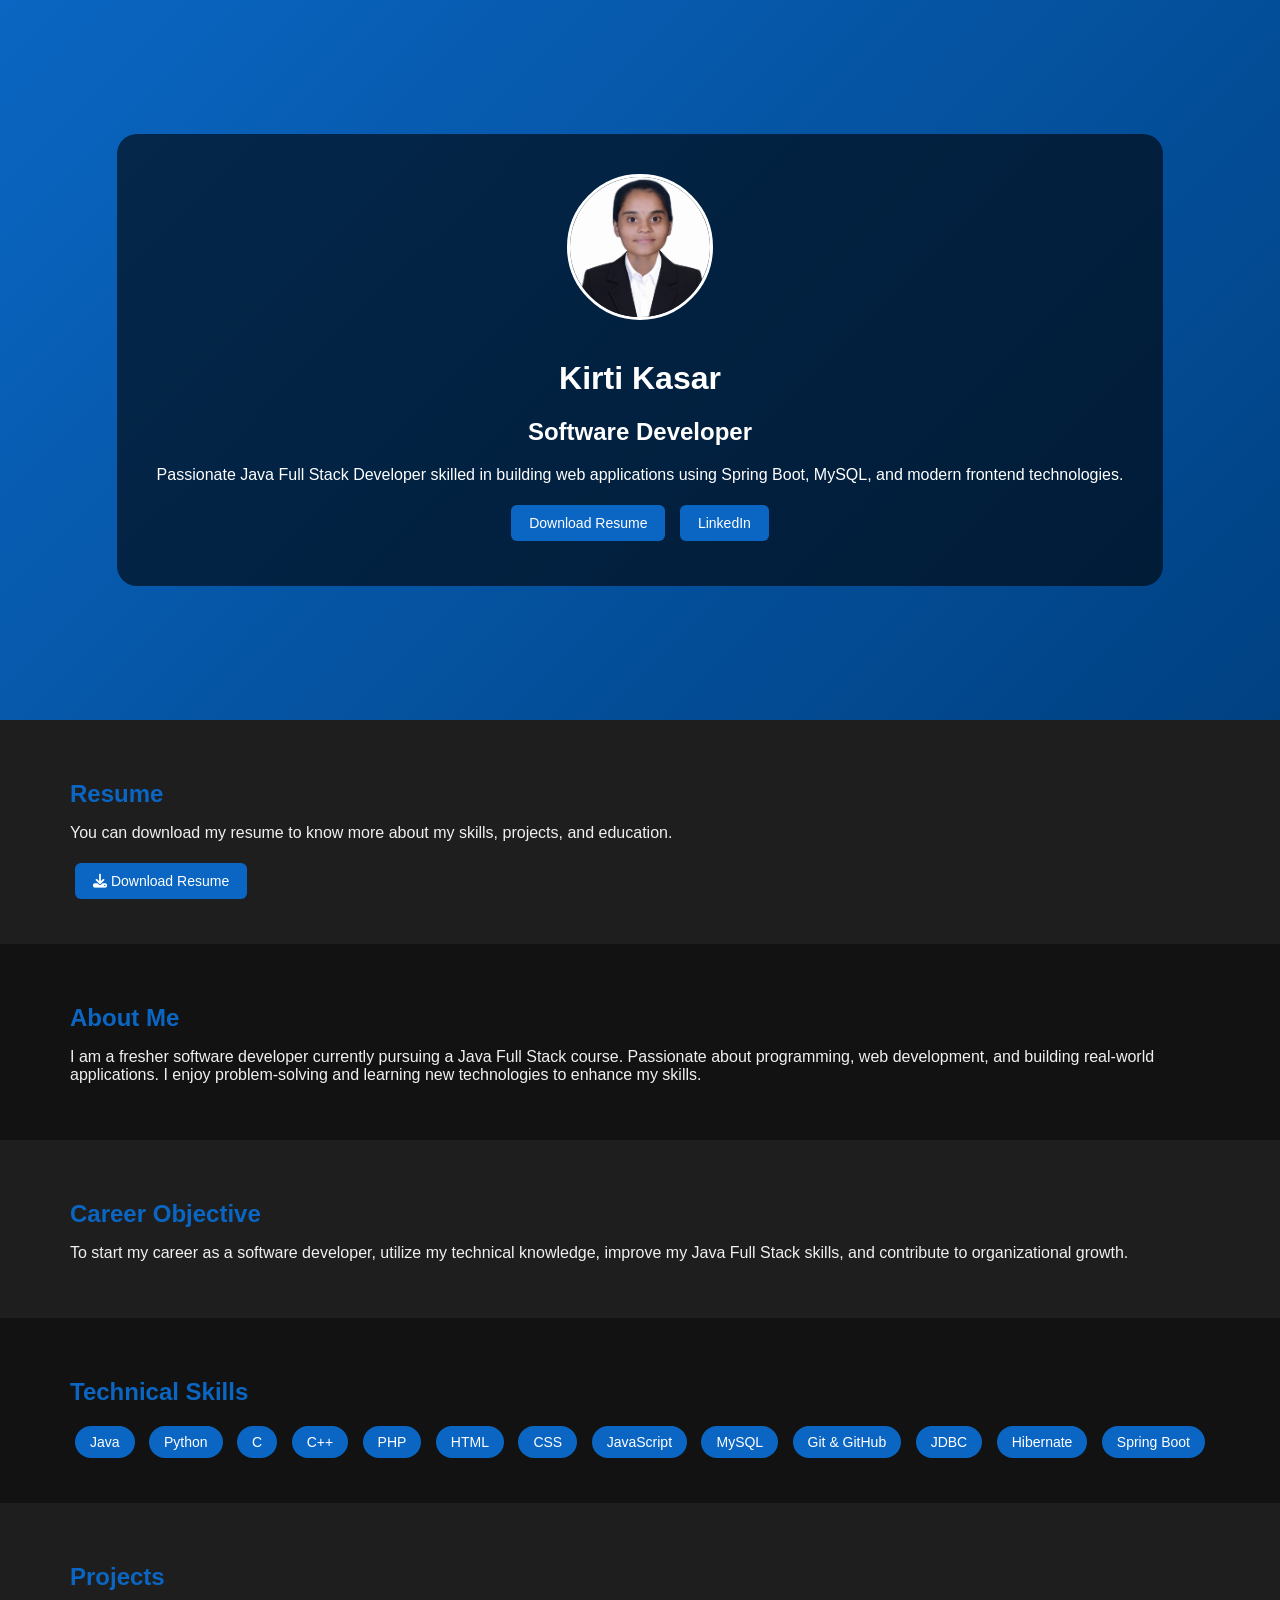
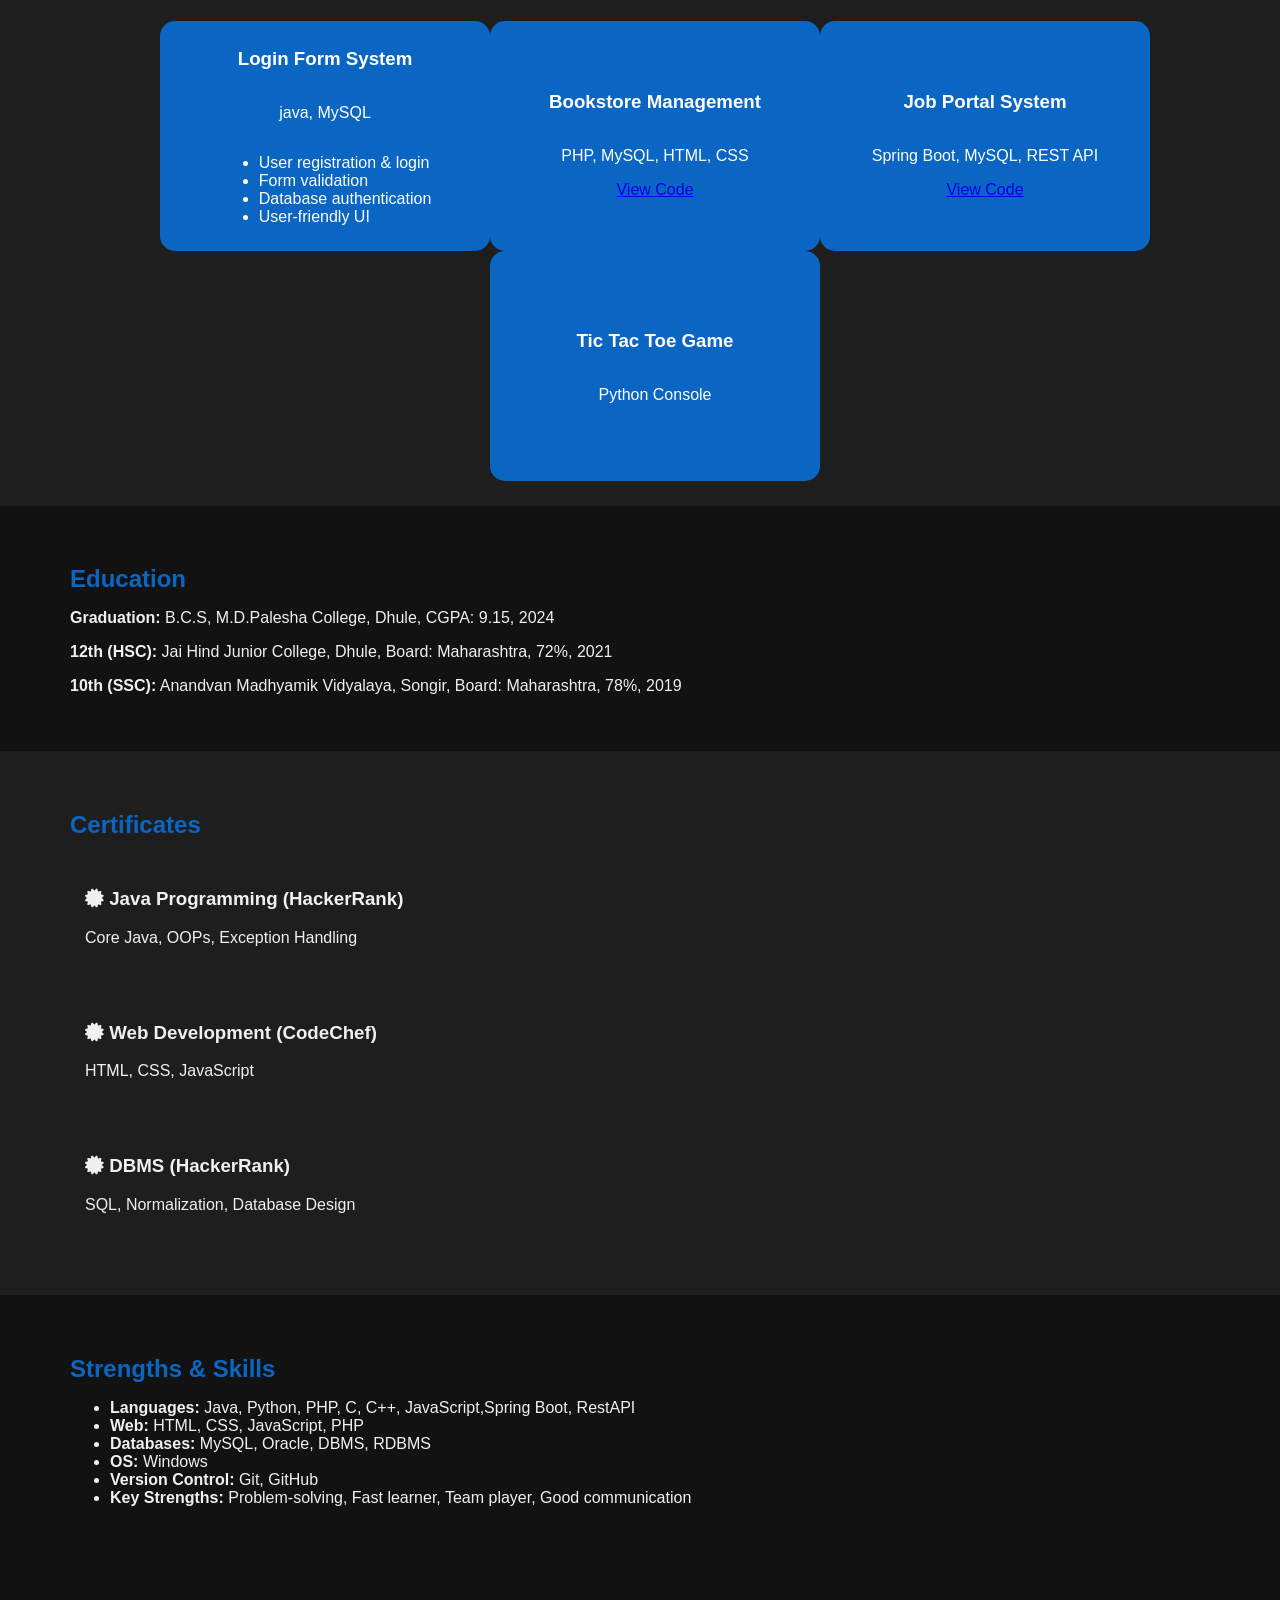
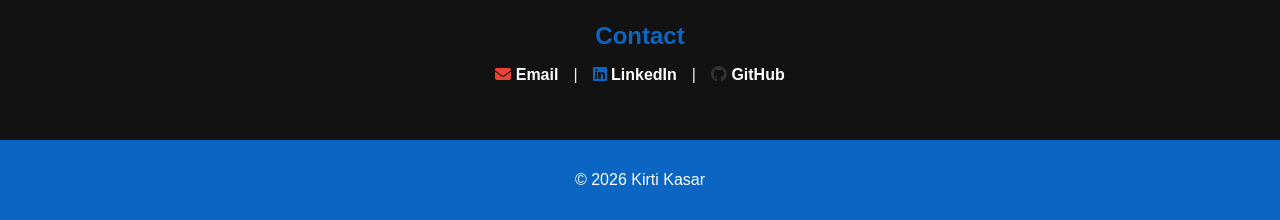
==== index.html @ d061bc16 "Fixed index file name" ====
<!DOCTYPE html>
<html lang="en">
<head>

    <meta name="viewport" content="width=device-width, initial-scale=1.0">
    <title>Kirti Kasar | Software Developer Portfolio</title>
    <link rel="stylesheet" href="style.css">
    <link rel="stylesheet" href="https://cdnjs.cloudflare.com/ajax/libs/font-awesome/6.4.0/css/all.min.css">
</head>
<body>

<!-- HERO SECTION -->
<header class="hero">
    <div class="card-3d">
        <img src="ChatGPT Image May 4, 2026, 05_03_59 PM.png" alt="Kirti Kasar" class="profile-img">
        <h1>Kirti Kasar</h1>
        <h2>Software Developer</h2>

        <p>
            Passionate Java Full Stack Developer skilled in building web applications 
            using Spring Boot, MySQL, and modern frontend technologies.
        </p>

        <!-- Buttons -->
        <div class="hero-buttons">
            <a href="KirtiResume (2).pdf" class="btn" target="_blank">Download Resume</a>
            <a href="https://www.linkedin.com/in/kirti-kasar-bb7525291?utm_source=share_via&utm_content=profile&utm_medium=member_android" class="btn linkedin" target="_blank">LinkedIn</a>
        </div>
    </div>
</header>
<section class="section light">
    <h2>Resume</h2>
    <p>You can download my resume to know more about my skills, projects, and education.</p>

    <a href="kirtiResume-compressed (1).pdf (3) (2)" class="btn" target="_blank">
        <i class="fas fa-download"></i> Download Resume
    </a>
</section>

<!-- ABOUT ME -->
<section class="section">
    <h2>About Me</h2>
    <p>
        I am a fresher software developer currently pursuing a Java Full Stack course.
        Passionate about programming, web development, and building real-world applications.
        I enjoy problem-solving and learning new technologies to enhance my skills.
    </p>
</section>

<!-- CAREER OBJECTIVE -->
<section class="section light">
    <h2>Career Objective</h2>
    <p>
        To start my career as a software developer, utilize my technical knowledge,
        improve my Java Full Stack skills, and contribute to organizational growth.
    </p>
</section>

<!-- TECHNICAL SKILLS -->
<section class="section">
    <h2>Technical Skills</h2>
    <div class="skills">
        <span>Java</span>
        <span>Python</span>
        <span>C</span>
        <span>C++</span>
        <span>PHP</span>
        <span>HTML</span>
        <span>CSS</span>
        <span>JavaScript</span>
        <span>MySQL</span>
        <span>Git & GitHub</span>
        <span>JDBC</span>
        <span>Hibernate</span>
        <span>Spring Boot</span>
    </div>
</section>

<!-- PROJECTS (3D FLIP CARDS) -->
<section class="section light">
    <h2>Projects</h2>
    <div class="project-3d-container">
        <!-- Project 1 -->
        <div class="flip-card">
            <div class="flip-card-inner">
                <div class="flip-card-front">
                    <h3>Login Form System</h3>
                    <p>java, MySQL</p>
                      
                    <ul>
                        <li>User registration & login</li>
                        <li>Form validation</li>
                        <li>Database authentication</li>
                        <li>User-friendly UI</li>
                    </ul>
                </div>
            </div>
        </div>

        <!-- Project 2 -->
        <div class="flip-card">
            <div class="flip-card-inner">
                <div class="flip-card-front">
                    <h3>Bookstore Management</h3>
                    <p>PHP, MySQL, HTML, CSS</p>
                    <a href="https://github.com/kasarkirti14-blip/Bookstore_Management_System" target="_blank">View Code</a>
                </div>
                <div class="flip-card-back">
                    <ul>
                        <li>Manage books & customers</li>
                        <li>CRUD operations</li>
                        <li>Database-driven</li>
                    </ul>
                </div>
            </div>
        </div>
        <div class="flip-card">
    <div class="flip-card-inner">
        <div class="flip-card-front">
            <h3>Job Portal System</h3>
            <p>Spring Boot, MySQL, REST API</p>
            <a href="https://github.com/kasarkirti14-blip/JobPortal-SpringBoot" target="_blank">View Code</a>
        </div>
        <div class="flip-card-back">
            <ul>
                <li>User registration & login</li>
                <li>Job posting & application</li>
                <li>CRUD operations (jobs & users)</li>
                <li>REST API integration</li>
            </ul>
        </div>
    </div>
</div>
        <!-- Project 3 -->
        <div class="flip-card">
            <div class="flip-card-inner">
                <div class="flip-card-front">
                    <h3>Tic Tac Toe Game</h3>
                    <p>Python Console</p>
                </div>
                <div class="flip-card-back">
                    <ul>
                        <li>Text-based game</li>
                        <li>Loops, conditions & lists</li>
                        <li>Winner & draw logic</li>
                    </ul>
                </div>
            </div>
        </div>
    </div>
</section>

<!-- EDUCATION -->
<section class="section">
    <h2>Education</h2>
    <div class="education">
        <p><strong>Graduation:</strong> B.C.S, M.D.Palesha College, Dhule, CGPA: 9.15, 2024</p>
        <p><strong>12th (HSC):</strong> Jai Hind Junior College, Dhule, Board: Maharashtra, 72%, 2021</p>
        <p><strong>10th (SSC):</strong> Anandvan Madhyamik Vidyalaya, Songir, Board: Maharashtra, 78%, 2019</p>
    </div>
</section>

<!-- CERTIFICATES -->
<section class="section light">
    <h2>Certificates</h2>
    <div class="certificate">
        <h3><i class="fas fa-certificate"></i> Java Programming (HackerRank)</h3>
        <p>Core Java, OOPs, Exception Handling</p>
    </div>
    <div class="certificate">
        <h3><i class="fas fa-certificate"></i> Web Development (CodeChef)</h3>
        <p>HTML, CSS, JavaScript</p>
    </div>
    <div class="certificate">
        <h3><i class="fas fa-certificate"></i> DBMS (HackerRank)</h3>
        <p>SQL, Normalization, Database Design</p>
    </div>
</section>

<!-- STRENGTHS & SKILLS -->
<section class="section">
    <h2>Strengths & Skills</h2>
    <ul>
        <li><strong>Languages:</strong> Java, Python, PHP, C, C++, JavaScript,Spring Boot, RestAPI</li>
        <li><strong>Web:</strong> HTML, CSS, JavaScript, PHP</li>
        <li><strong>Databases:</strong> MySQL, Oracle, DBMS, RDBMS</li>
        <li><strong>OS:</strong> Windows</li>
        <li><strong>Version Control:</strong> Git, GitHub</li>
        <li><strong>Key Strengths:</strong> Problem-solving, Fast learner, Team player, Good communication</li>
    </ul>
</section>

<!-- CONTACT -->
<section class="section contact">
    <h2>Contact</h2>
    <p>
        <a href="mailto:kasarkirti14@gmail.com"><i class="fas fa-envelope" style="color:#EA4335;"></i> Email</a> |
        <a href="https://www.linkedin.com/in/kirti-kasar-bb7525291" target="_blank"><i class="fab fa-linkedin" style="color:#0A66C2;"></i> LinkedIn</a> |
        <a href="https://github.com/kasarkirti14-blip" target="_blank"><i class="fab fa-github" style="color:#333;"></i> GitHub</a>
    </p>
</section>

<footer>
    <p>© 2026 Kirti Kasar</p>
</footer>
</body>
</html>
---- style.css ----
/* RESET */
body {
    margin: 0;
    font-family: 'Segoe UI', sans-serif;
    background-color: #121212;
    color: #f0f0f0;
}

/* HERO */
.hero {
    display: flex;
    justify-content: center;
    align-items: center;
    height: 80vh;
    background: linear-gradient(135deg, #0a66c2, #004182);
    color: white;
}

.card-3d {
    background: rgba(0,0,0,0.6);
    padding: 40px;
    border-radius: 20px;
    text-align: center;
    transition: 0.5s;
}

.card-3d:hover {
    transform: scale(1.05);
}

/* PROFILE IMAGE */
.profile-img {
    width: 140px;
    height: 140px;
    border-radius: 50%;
    margin-bottom: 15px;
    border: 3px solid white;
}

/* BUTTONS */
.hero-buttons {
    margin-top: 15px;
}

.btn {
    display: inline-block;
    margin: 5px;
    padding: 10px 18px;
    background: #0a66c2;
    color: white;
    border-radius: 6px;
    text-decoration: none;
    font-size: 14px;
    transition: 0.3s;
}

.btn:hover {
    background: #004182;
}

.linkedin {
    background: #0A66C2;
}

/* SECTIONS */
.section {
    padding: 40px 70px;
}

.section.light {
    background-color: #1e1e1e;
}

.section h2 {
    color: #0a66c2;
    margin-bottom: 15px;
}

/* SKILLS */
.skills span {
    display: inline-block;
    background: #0a66c2;
    color: white;
    padding: 8px 15px;
    margin: 5px;
    border-radius: 20px;
    font-size: 14px;
}

/* PROJECT CARDS */
.project-3d-container {
    display: flex;
    flex-wrap: wrap;
    justify-content: center;
}

.flip-card {
    width: 300px;
    height: 200px;
    margin: 15px;
    perspective: 1000px;
}

.flip-card-inner {
    width: 100%;
    height: 100%;
    position: relative;
    transform-style: preserve-3d;
    transition: 0.8s;
}

.flip-card:hover .flip-card-inner {
    transform: rotateY(180deg);
}

.flip-card-front,
.flip-card-back {
    position: absolute;
    width: 100%;
    height: 100%;
    border-radius: 15px;
    display: flex;
    flex-direction: column;
    justify-content: center;
    align-items: center;
    backface-visibility: hidden;
    padding: 15px;
}

.flip-card-front {
    background: #0a66c2;
    color: white;
}

.flip-card-back {
    background: #1e1e1e;
    transform: rotateY(180deg);
}

/* CERTIFICATE */
.certificate {
    background-color: #1e1e1e;
    margin: 10px 0;
    padding: 15px;
    border-radius: 10px;
}

/* CONTACT SECTION (FIXED CENTER) */
.contact {
    text-align: center;
}

.contact p {
    display: flex;
    justify-content: center;
    align-items: center;
    flex-wrap: wrap;
    gap: 15px;
}

.contact a {
    text-decoration: none;
    font-weight: bold;
    color: white;
}

/* FOOTER */
footer {
    text-align: center;
    padding: 15px;
    background-color: #0a66c2;
    color: white;
}

/* ================= RESPONSIVE ================= */

/* Tablet */
@media (max-width: 1024px) {
    .section {
        padding: 30px 40px;
    }

    .hero {
        height: auto;
        padding: 40px 20px;
    }
}

/* Mobile */
@media (max-width: 768px) {

    .hero {
        flex-direction: column;
        height: auto;
        padding: 30px 15px;
    }

    .card-3d {
        width: 90%;
        padding: 20px;
    }

    .profile-img {
        width: 100px;
        height: 100px;
    }

    .section {
        padding: 25px 15px;
    }

    .skills span {
        font-size: 12px;
        padding: 6px 10px;
    }

    .project-3d-container {
        flex-direction: column;
        align-items: center;
    }

    .flip-card {
        width: 90%;
        height: 180px;
    }

    .contact p {
        flex-direction: column;
    }
}

/* Small Mobile */
@media (max-width: 480px) {
    h1 { font-size: 22px; }
    h2 { font-size: 18px; }
    p { font-size: 14px; }
}
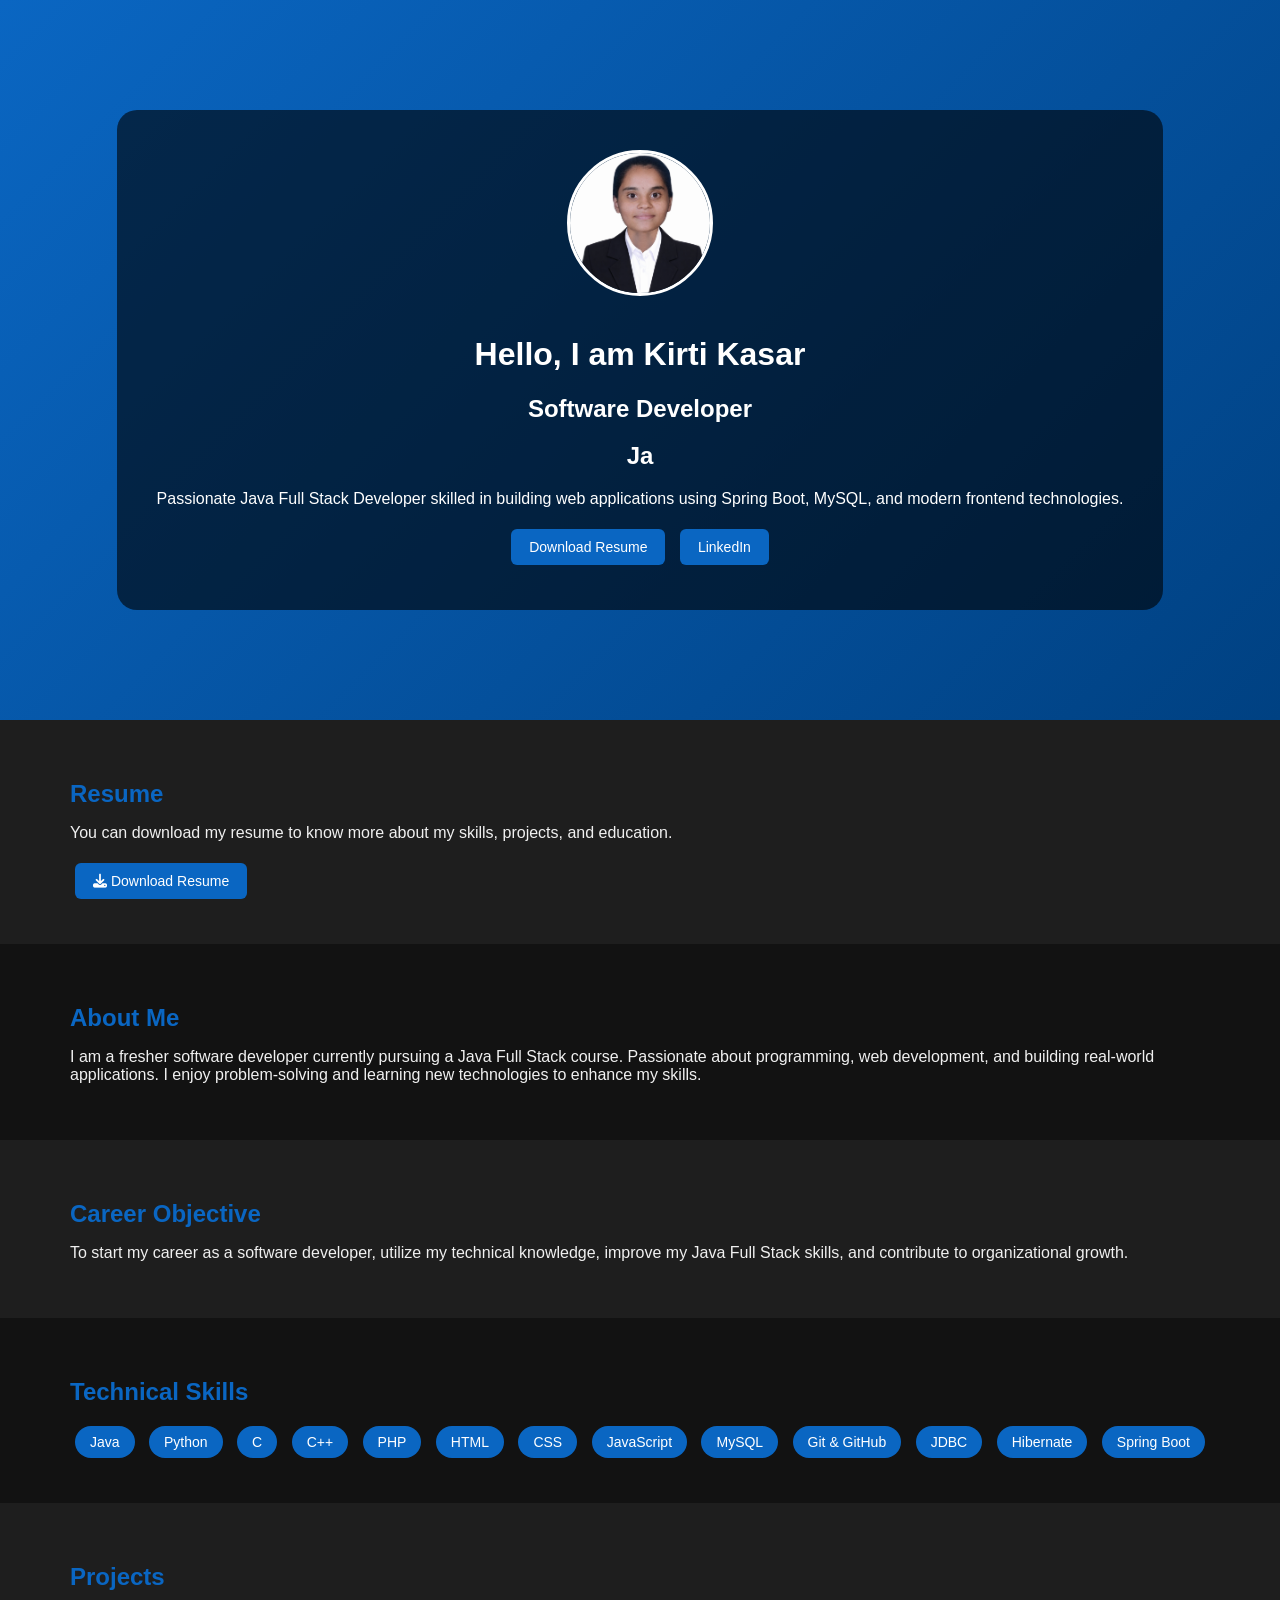
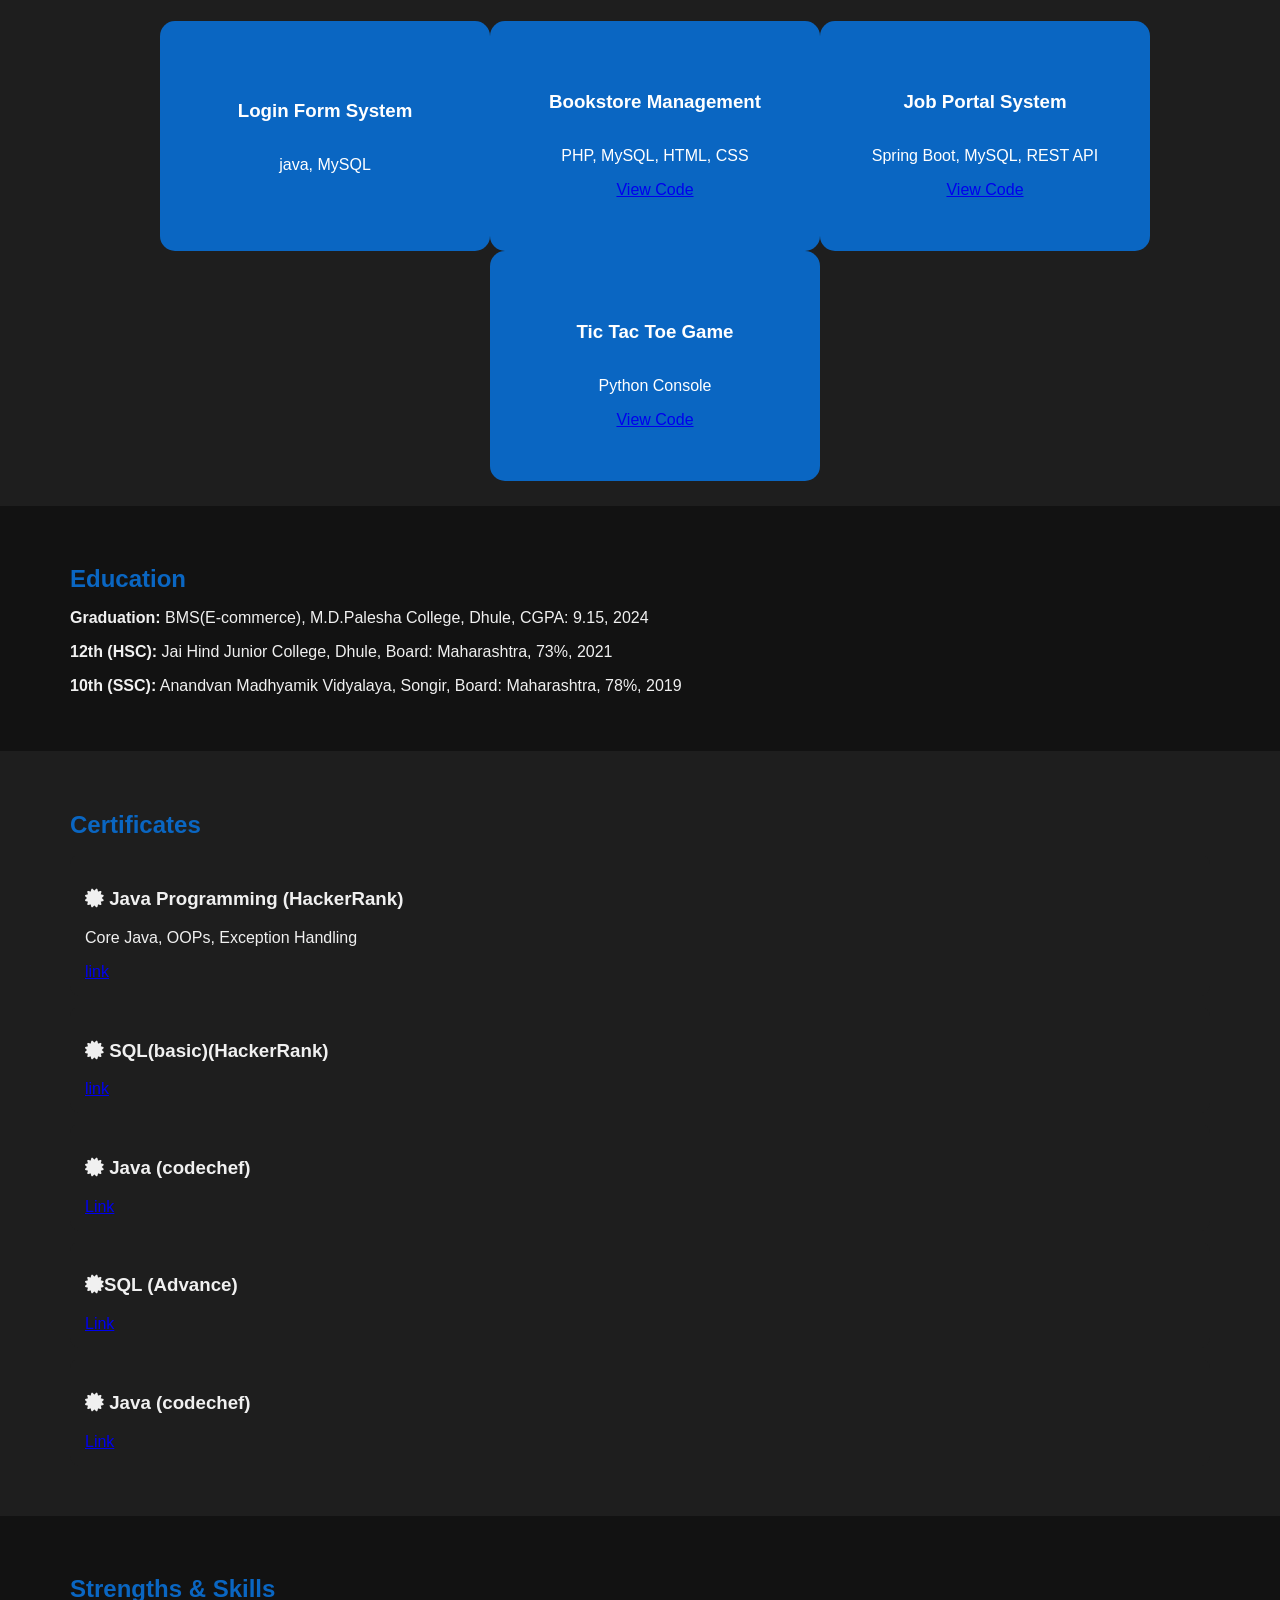
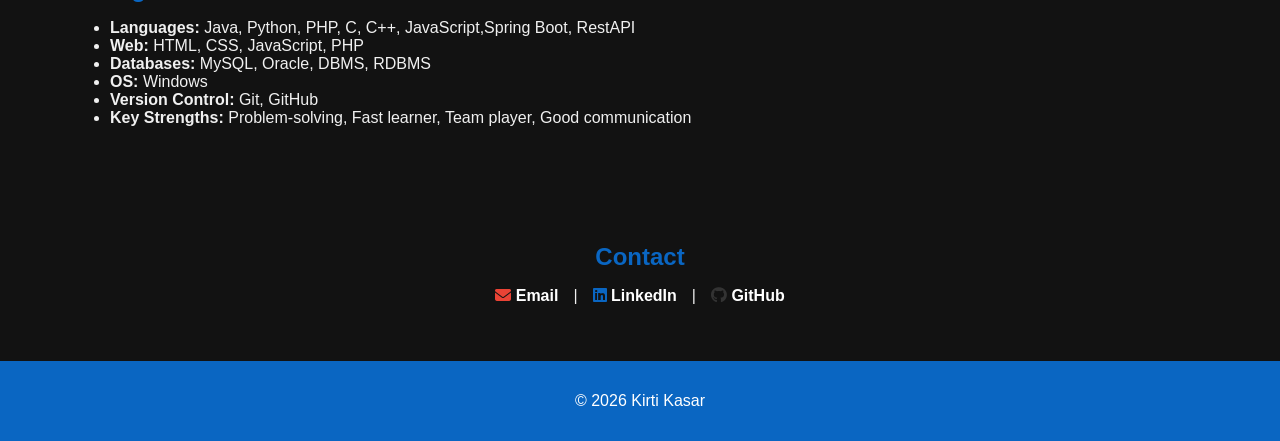
==== commit 3964dc05: "Updated portfolio design and added animation" ====
--- a/index.html
+++ b/index.html
@@ -14,8 +14,9 @@
 <header class="hero">
     <div class="card-3d">
         <img src="ChatGPT Image May 4, 2026, 05_03_59 PM.png" alt="Kirti Kasar" class="profile-img">
-        <h1>Kirti Kasar</h1>
+        <h1>Hello, I am Kirti Kasar</h1>
         <h2>Software Developer</h2>
+        <h2><span id="typing-text"></span></h2>
 
         <p>
             Passionate Java Full Stack Developer skilled in building web applications 
@@ -33,7 +34,7 @@
     <h2>Resume</h2>
     <p>You can download my resume to know more about my skills, projects, and education.</p>
 
-    <a href="kirtiResume-compressed (1).pdf (3) (2)" class="btn" target="_blank">
+    <a href="KirtiResume (2).pdf" class="btn" target="_blank">
         <i class="fas fa-download"></i> Download Resume
     </a>
 </section>
@@ -87,7 +88,8 @@
                 <div class="flip-card-front">
                     <h3>Login Form System</h3>
                     <p>java, MySQL</p>
-                      
+                </div>
+                <div class="flip-card-back">
                     <ul>
                         <li>User registration & login</li>
                         <li>Form validation</li>
@@ -138,6 +140,7 @@
                 <div class="flip-card-front">
                     <h3>Tic Tac Toe Game</h3>
                     <p>Python Console</p>
+                       <a href="https://github.com/kasarkirti14-blip/tic_tac.txt" target="_blank">View Code</a>
                 </div>
                 <div class="flip-card-back">
                     <ul>
@@ -155,8 +158,8 @@
 <section class="section">
     <h2>Education</h2>
     <div class="education">
-        <p><strong>Graduation:</strong> B.C.S, M.D.Palesha College, Dhule, CGPA: 9.15, 2024</p>
-        <p><strong>12th (HSC):</strong> Jai Hind Junior College, Dhule, Board: Maharashtra, 72%, 2021</p>
+        <p><strong>Graduation:</strong> BMS(E-commerce), M.D.Palesha College, Dhule, CGPA: 9.15, 2024</p>
+        <p><strong>12th (HSC):</strong> Jai Hind Junior College, Dhule, Board: Maharashtra, 73%, 2021</p>
         <p><strong>10th (SSC):</strong> Anandvan Madhyamik Vidyalaya, Songir, Board: Maharashtra, 78%, 2019</p>
     </div>
 </section>
@@ -167,14 +170,24 @@
     <div class="certificate">
         <h3><i class="fas fa-certificate"></i> Java Programming (HackerRank)</h3>
         <p>Core Java, OOPs, Exception Handling</p>
+         <a href="https://drive.google.com/file/d/1Brq22ckTUF6-JETzvDGUYus8XAyxvPjA/view?usp=drivesdk" target="_blank">link</a>
+        
     </div>
     <div class="certificate">
-        <h3><i class="fas fa-certificate"></i> Web Development (CodeChef)</h3>
-        <p>HTML, CSS, JavaScript</p>
+        <h3><i class="fas fa-certificate"></i> SQL(basic)(HackerRank) </h3>
+         <a href="https://drive.google.com/file/d/1Qe-i8m6cRyRIGyV7yOpxNqoGYDol18jv/view?usp=drivesdk" target="_blank">link</a>
     </div>
     <div class="certificate">
-        <h3><i class="fas fa-certificate"></i> DBMS (HackerRank)</h3>
-        <p>SQL, Normalization, Database Design</p>
+        <h3><i class="fas fa-certificate"></i> Java (codechef)</h3>
+         <a href="https://drive.google.com/file/d/1EsqmUhJsxBts7rW_SHko8dPVRj5mqXkF/view?usp=drivesdk" target="_blank">Link</a>
+    </div>
+     <div class="certificate">
+        <h3><i class="fas fa-certificate"></i>SQL (Advance)</h3>
+         <a href="https://drive.google.com/file/d/1EsqmUhJsxBts7rW_SHko8dPVRj5mqXkF/view?usp=drivesdk" target="_blank">Link</a>
+    </div>
+     <div class="certificate">
+        <h3><i class="fas fa-certificate"></i> Java (codechef)</h3>
+         <a href="https://drive.google.com/file/d/1EsqmUhJsxBts7rW_SHko8dPVRj5mqXkF/view?usp=sharing" target="_blank">Link</a>
     </div>
 </section>
 
@@ -204,5 +217,51 @@
 <footer>
     <p>© 2026 Kirti Kasar</p>
 </footer>
+</footer>
+
+<!-- 👉 ADD SCRIPT HERE -->
+<script>
+const roles = [
+    "Java Developer",
+    "Full Stack Developer",
+    "Web Developer",
+    "Software Developer"
+];
+
+let i = 0;
+let j = 0;
+let current = "";
+let isDeleting = false;
+
+function typeEffect() {
+    current = roles[i];
+
+    if (isDeleting) {
+        j--;
+    } else {
+        j++;
+    }
+
+    document.getElementById("typing-text").innerText = current.substring(0, j);
+
+    if (!isDeleting && j === current.length) {
+        isDeleting = true;
+        setTimeout(typeEffect, 1000);
+    } 
+    else if (isDeleting && j === 0) {
+        isDeleting = false;
+        i = (i + 1) % roles.length;
+        setTimeout(typeEffect, 300);
+    } 
+    else {
+        setTimeout(typeEffect, isDeleting ? 50 : 100);
+    }
+}
+
+typeEffect();
+</script>
+
 </body>
 </html>
+</body>
+</html>
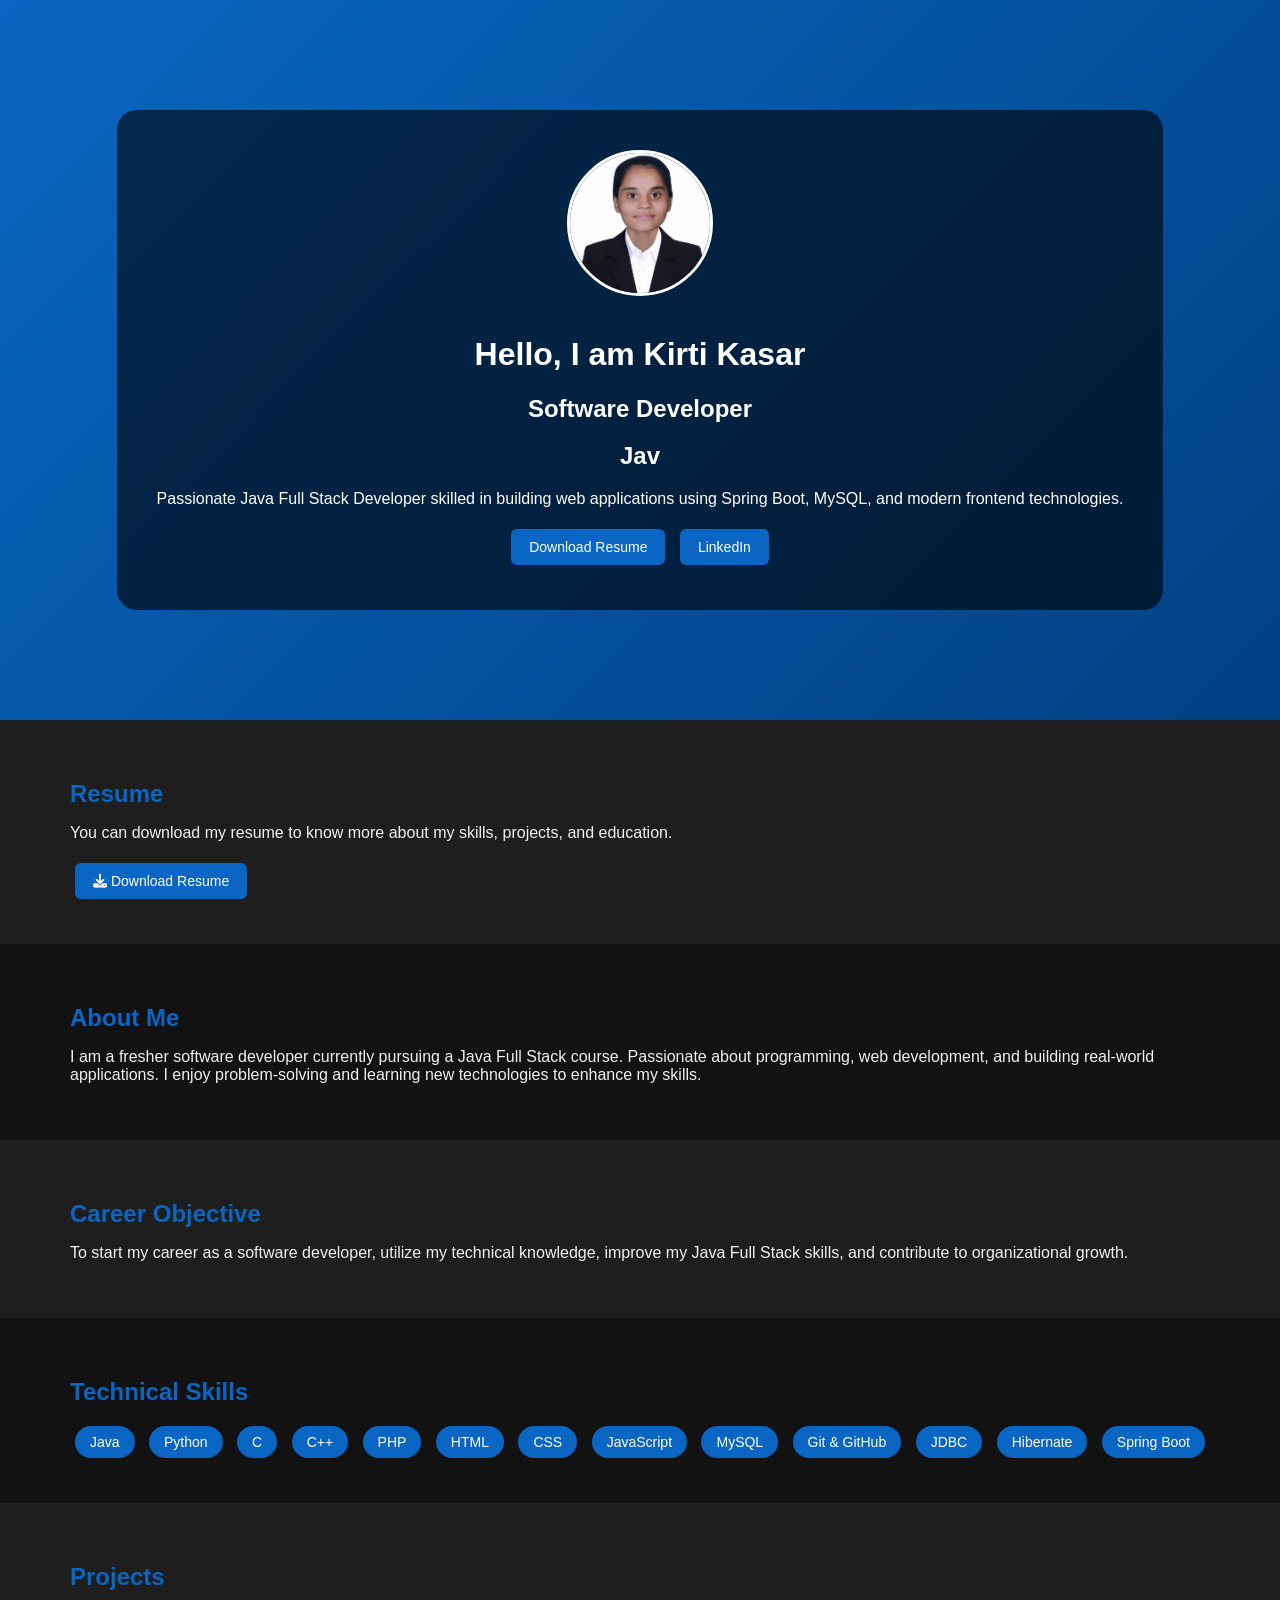
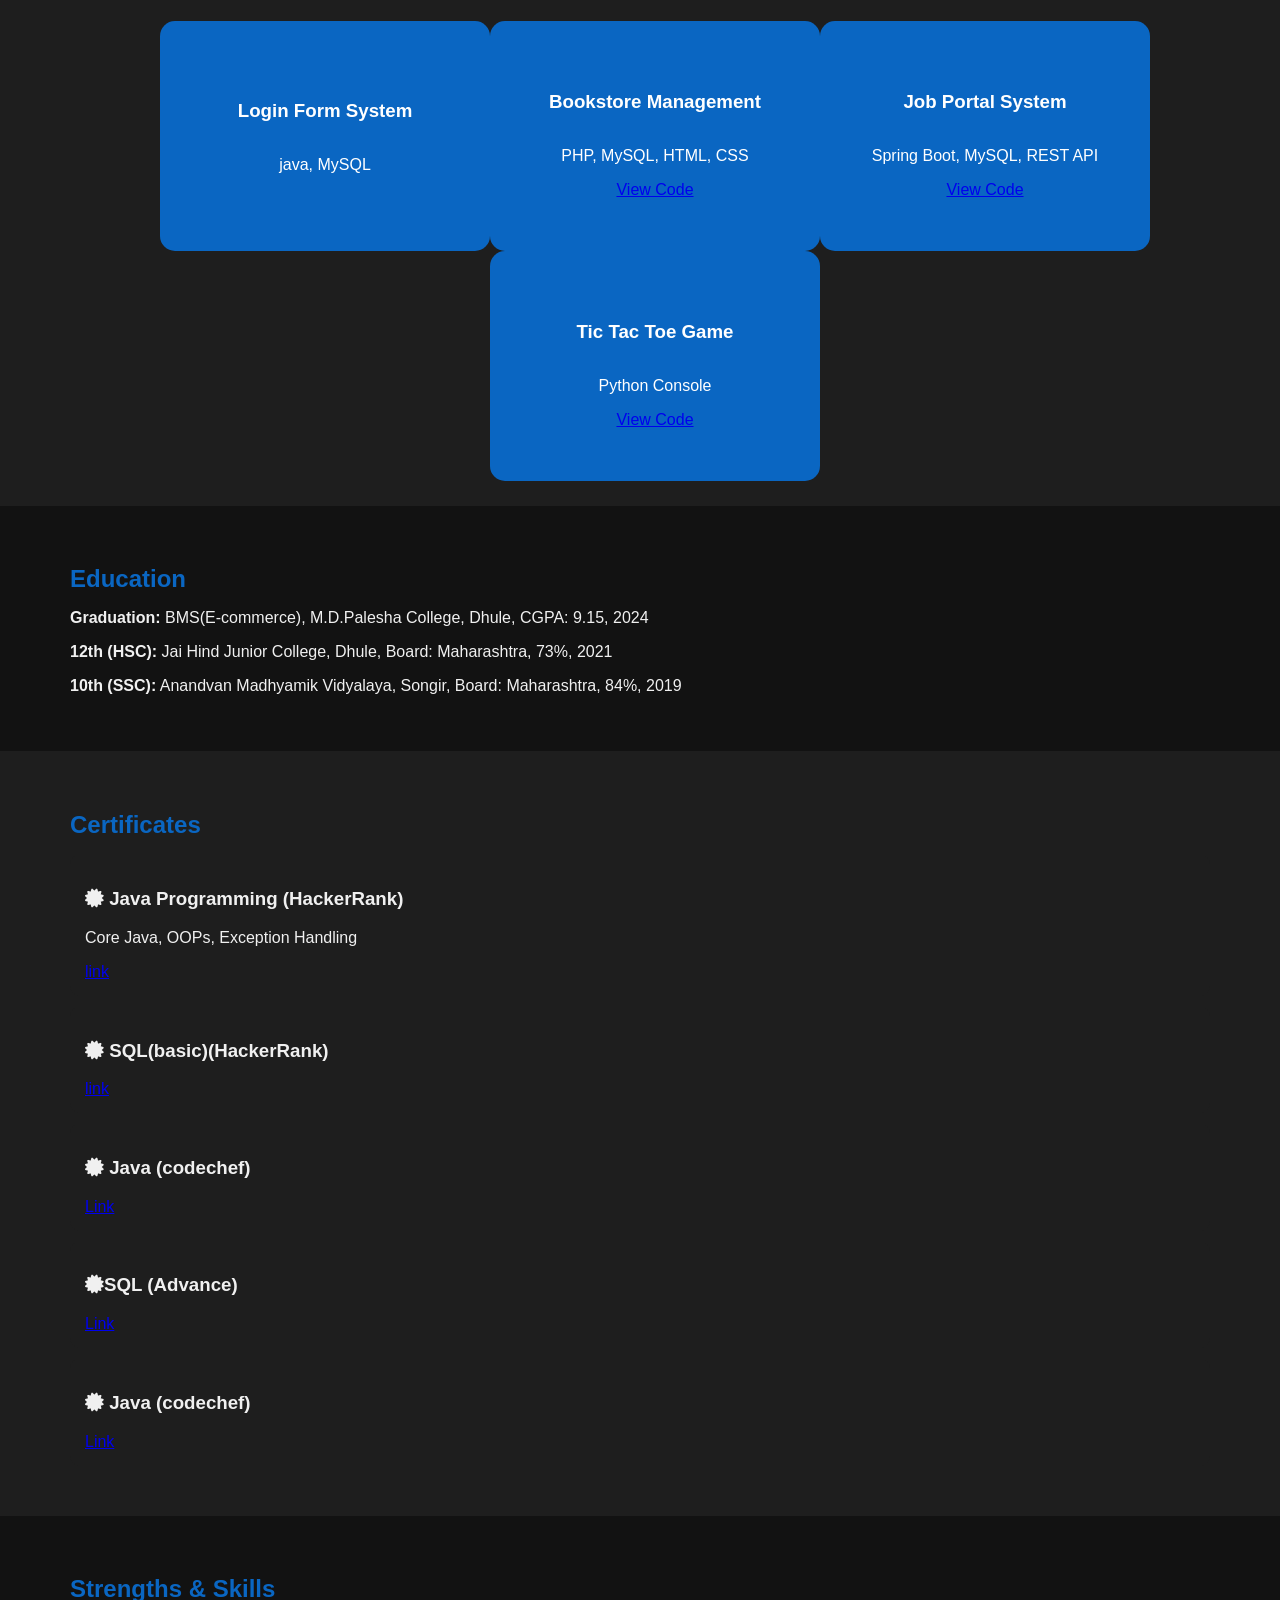
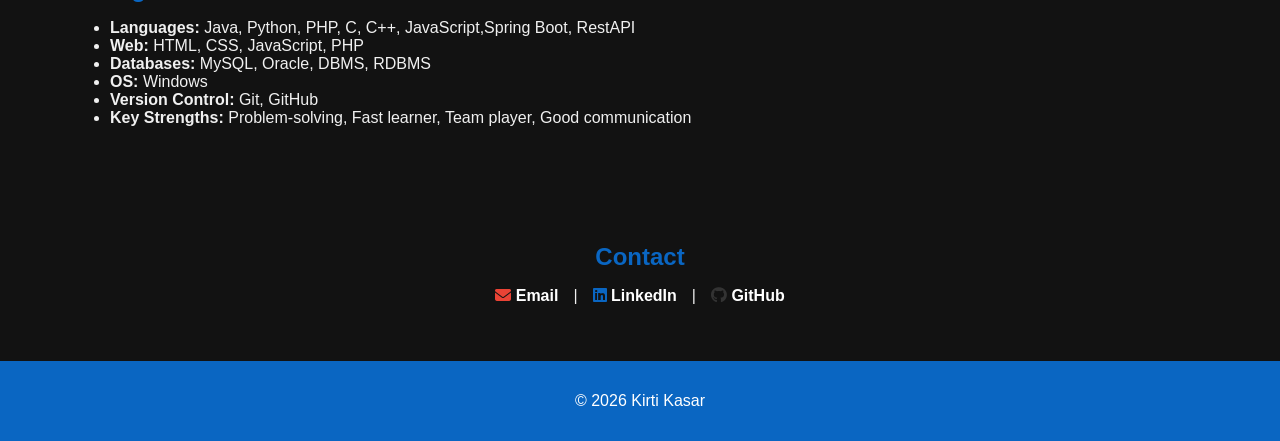
==== commit c5baa6bf: "Updated portfolio design and added animation" ====
--- a/index.html
+++ b/index.html
@@ -160,7 +160,7 @@
     <div class="education">
         <p><strong>Graduation:</strong> BMS(E-commerce), M.D.Palesha College, Dhule, CGPA: 9.15, 2024</p>
         <p><strong>12th (HSC):</strong> Jai Hind Junior College, Dhule, Board: Maharashtra, 73%, 2021</p>
-        <p><strong>10th (SSC):</strong> Anandvan Madhyamik Vidyalaya, Songir, Board: Maharashtra, 78%, 2019</p>
+        <p><strong>10th (SSC):</strong> Anandvan Madhyamik Vidyalaya, Songir, Board: Maharashtra, 84%, 2019</p>
     </div>
 </section>
 
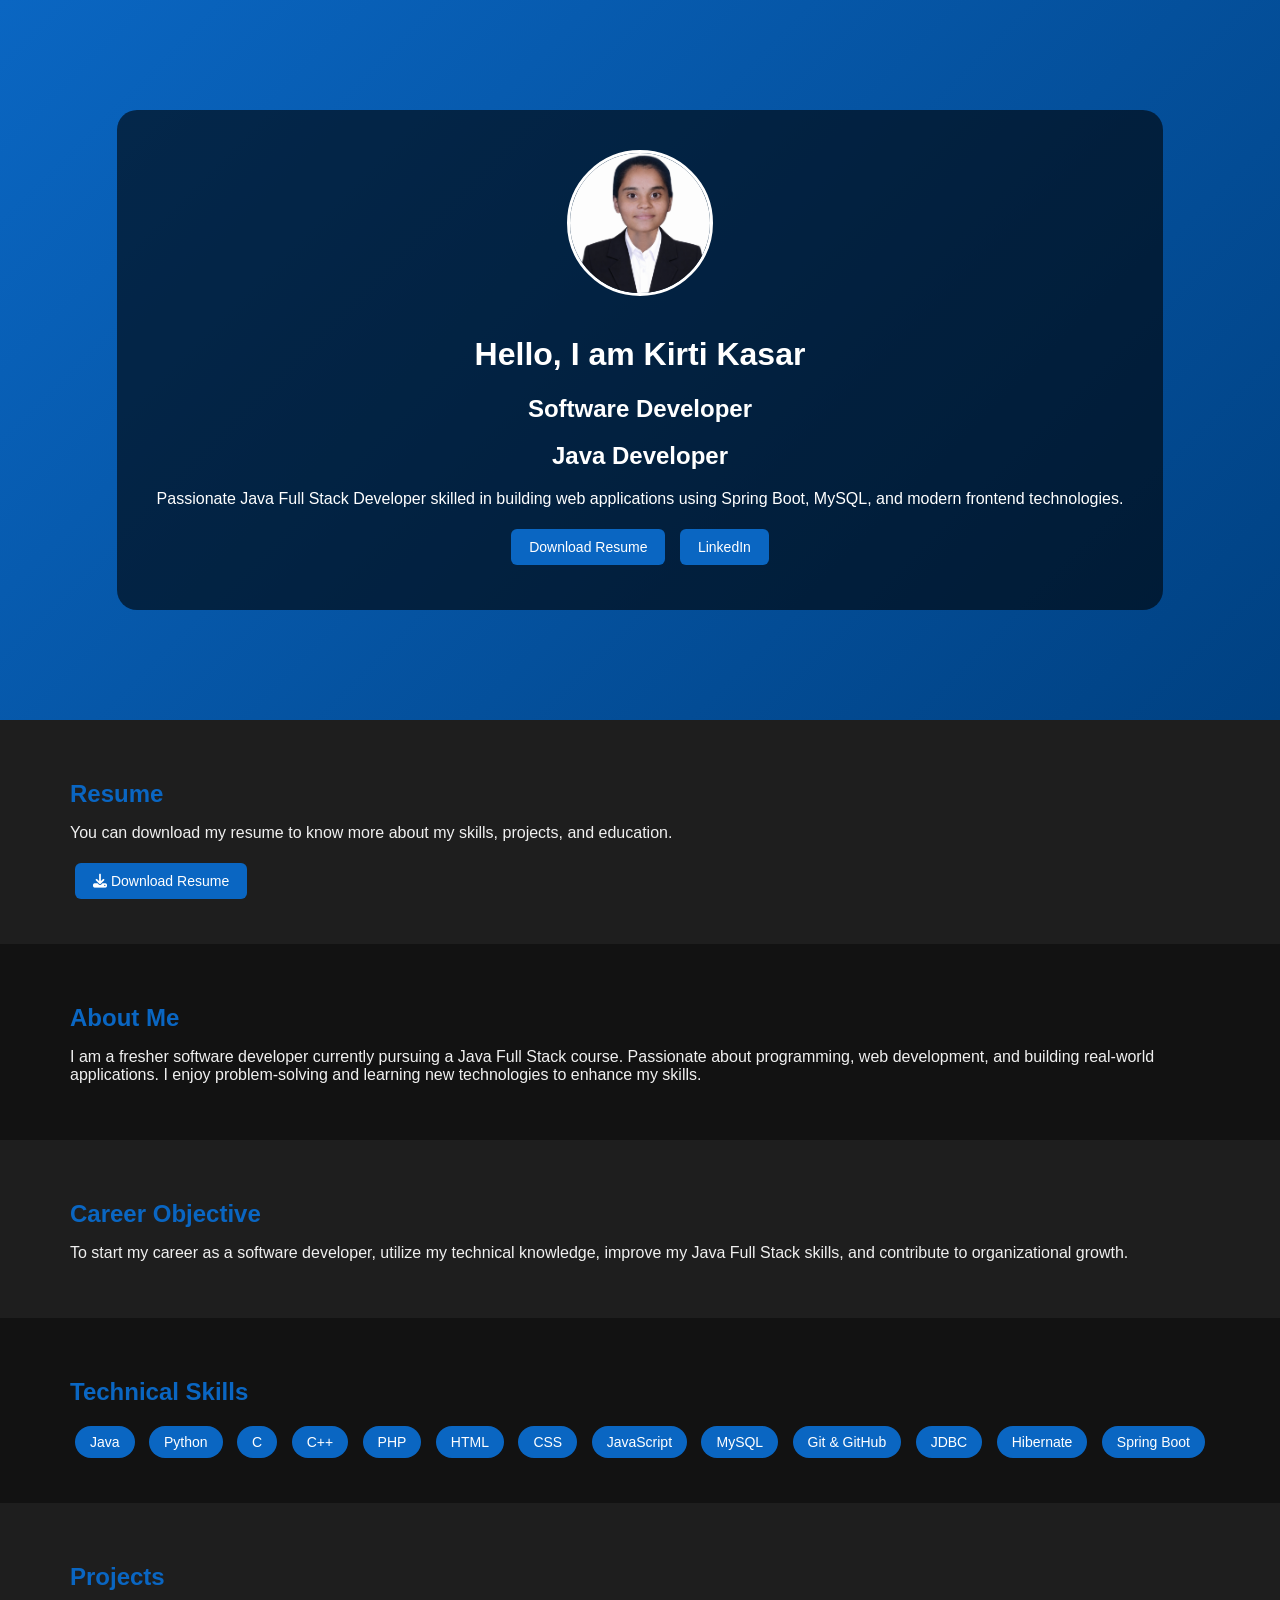
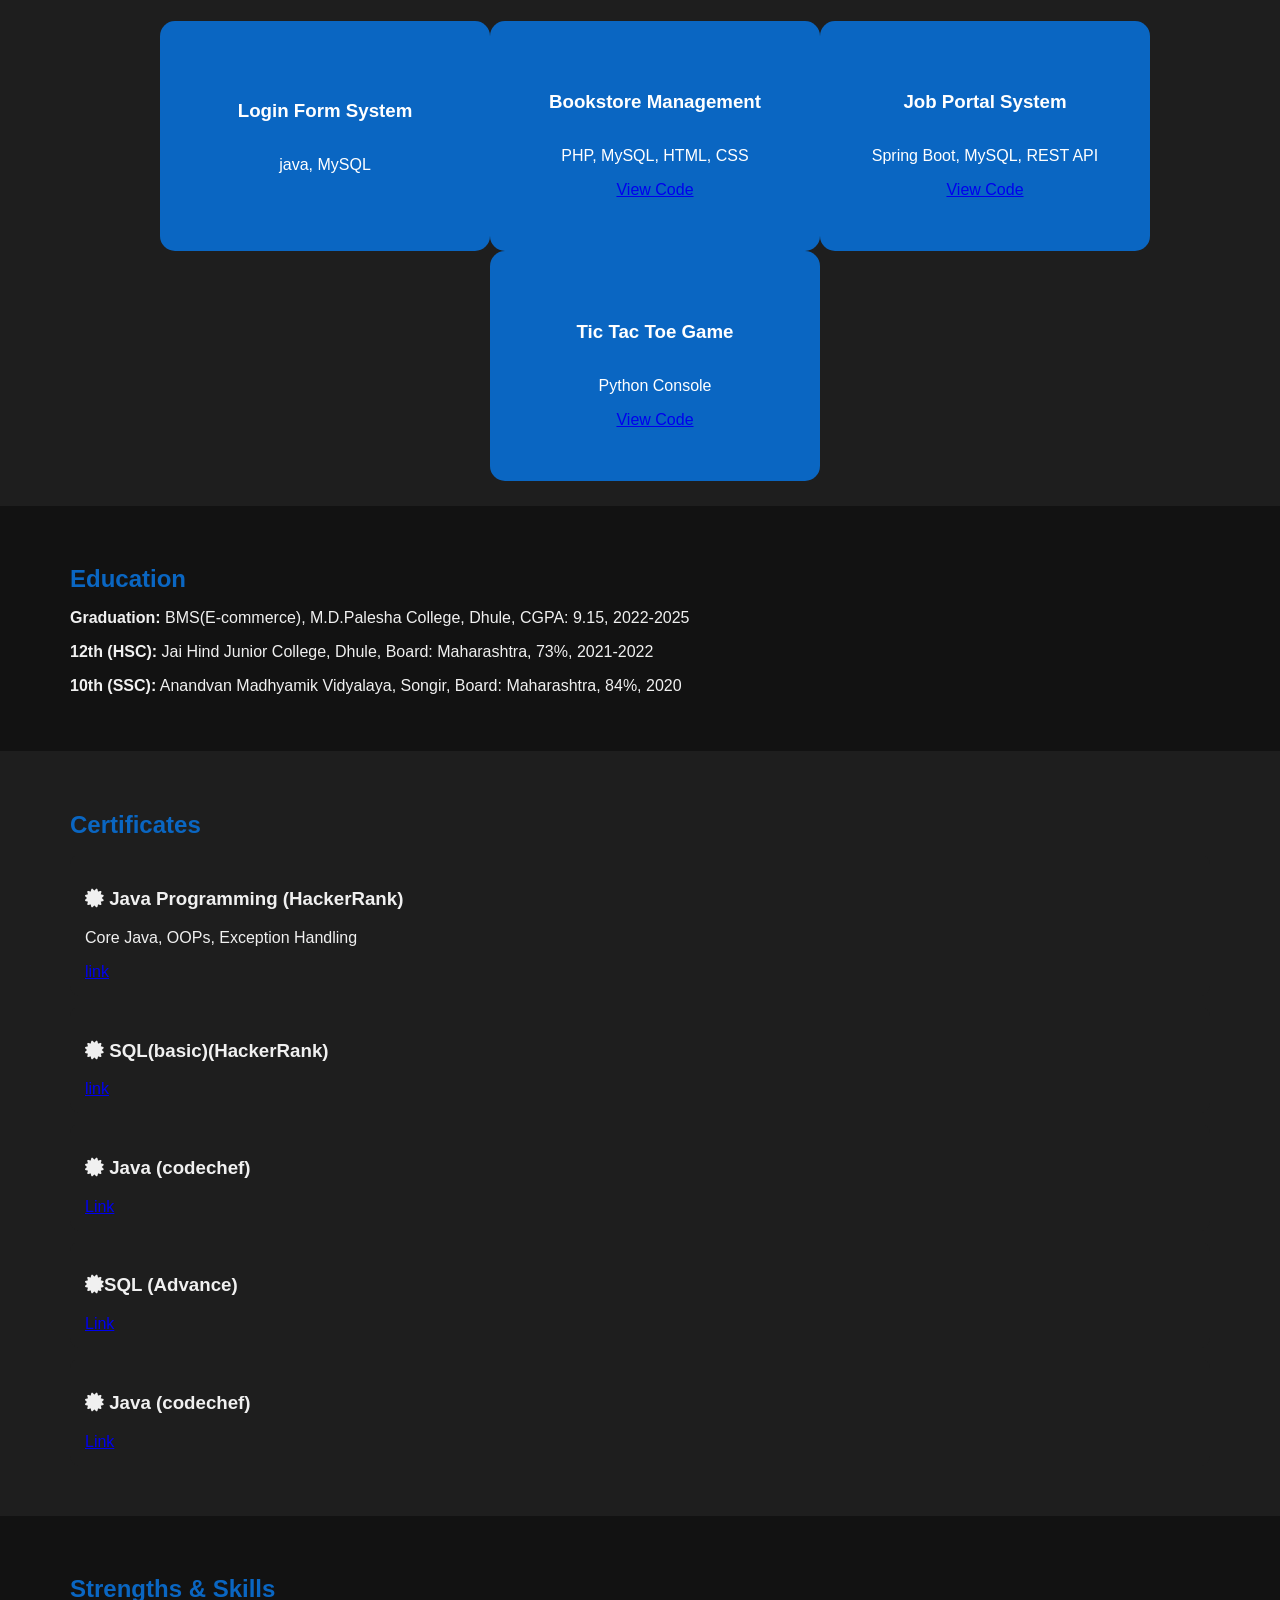
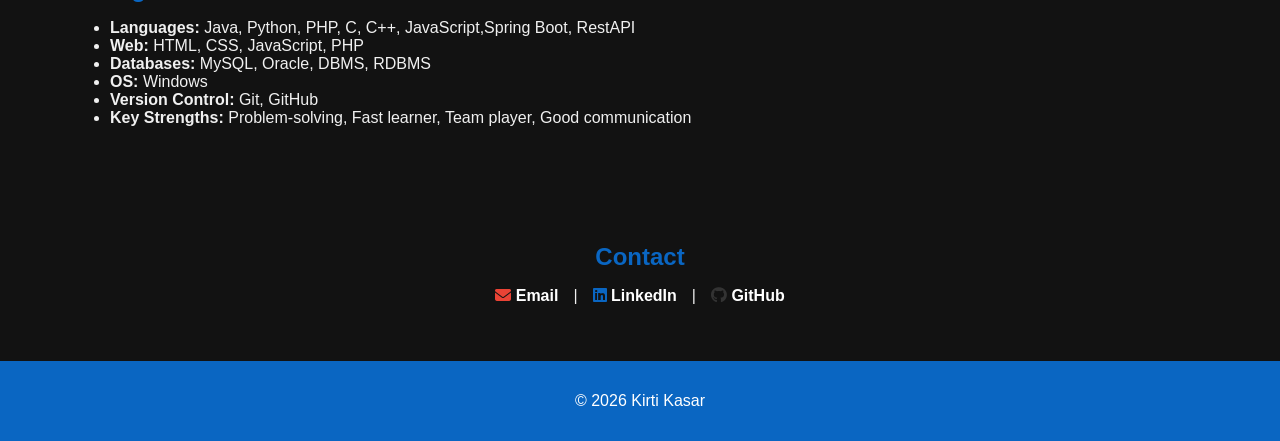
==== commit 1d4ddc37: "Updated portfolio design and added animation" ====
--- a/index.html
+++ b/index.html
@@ -158,9 +158,9 @@
 <section class="section">
     <h2>Education</h2>
     <div class="education">
-        <p><strong>Graduation:</strong> BMS(E-commerce), M.D.Palesha College, Dhule, CGPA: 9.15, 2024</p>
-        <p><strong>12th (HSC):</strong> Jai Hind Junior College, Dhule, Board: Maharashtra, 73%, 2021</p>
-        <p><strong>10th (SSC):</strong> Anandvan Madhyamik Vidyalaya, Songir, Board: Maharashtra, 84%, 2019</p>
+        <p><strong>Graduation:</strong> BMS(E-commerce), M.D.Palesha College, Dhule, CGPA: 9.15, 2022-2025</p>
+        <p><strong>12th (HSC):</strong> Jai Hind Junior College, Dhule, Board: Maharashtra, 73%, 2021-2022</p>
+        <p><strong>10th (SSC):</strong> Anandvan Madhyamik Vidyalaya, Songir, Board: Maharashtra, 84%, 2020</p>
     </div>
 </section>
 
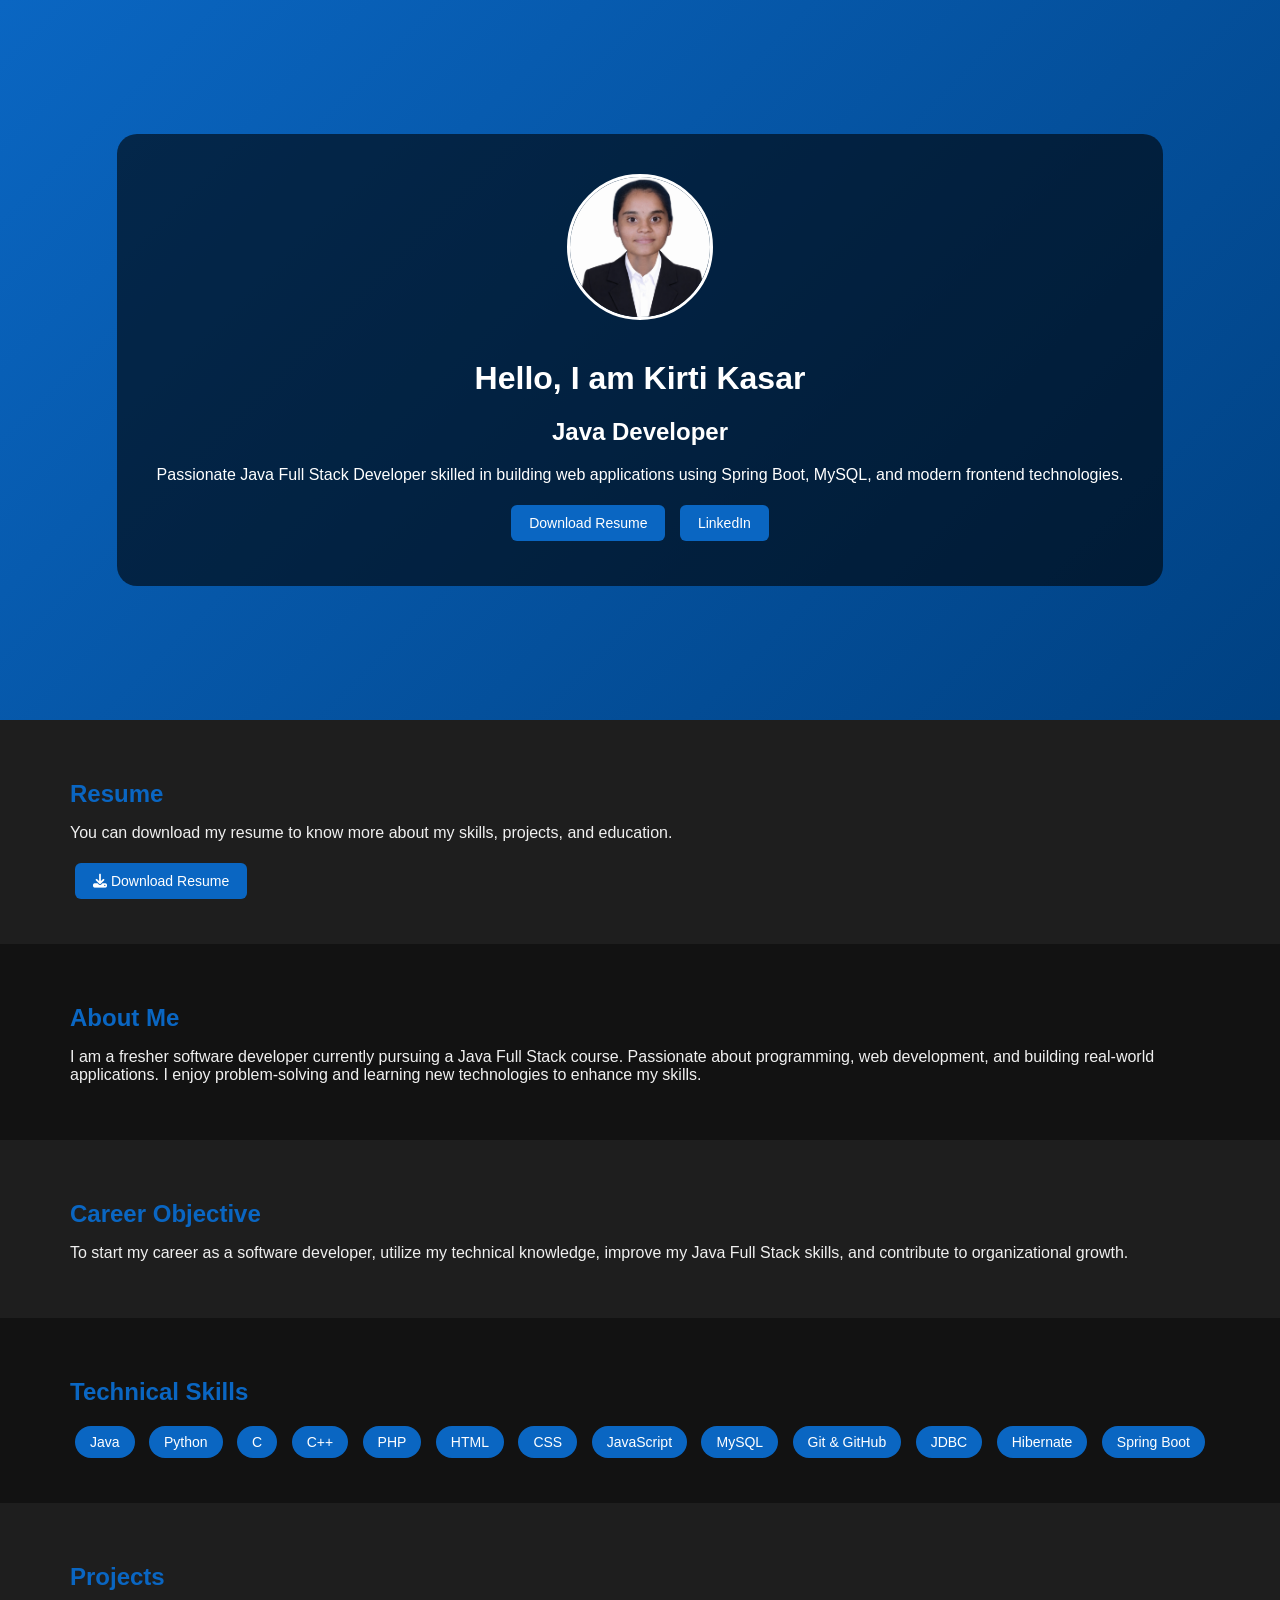
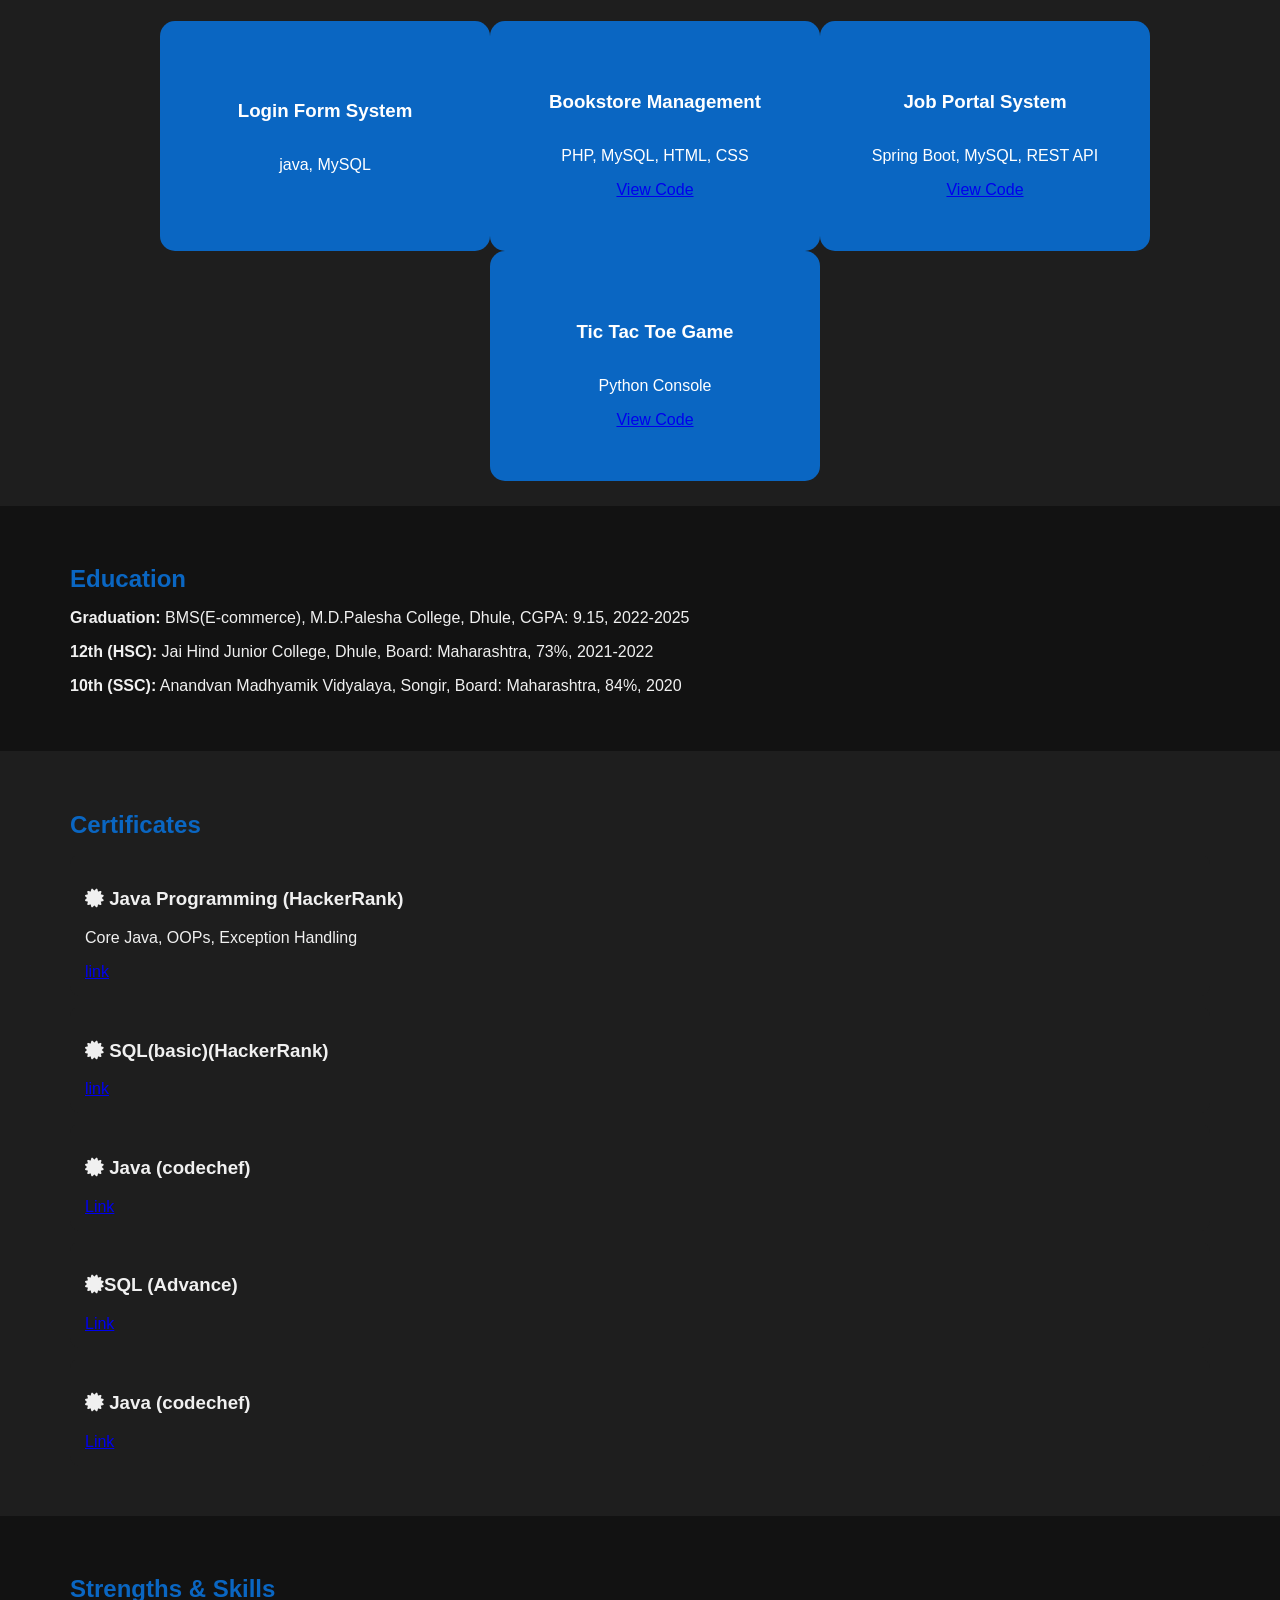
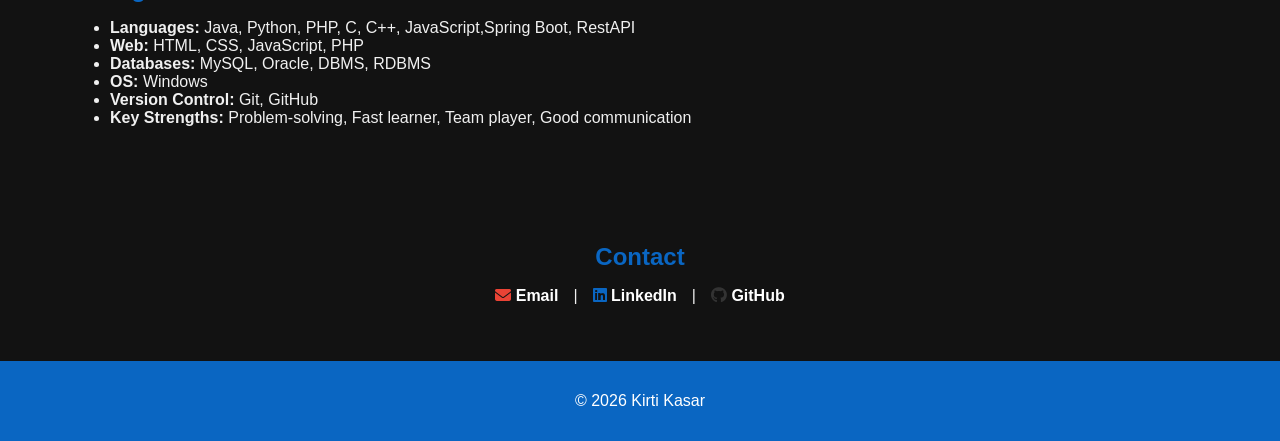
==== commit a67423fd: "Updated portfolio design and added animation" ====
--- a/index.html
+++ b/index.html
@@ -15,7 +15,7 @@
     <div class="card-3d">
         <img src="ChatGPT Image May 4, 2026, 05_03_59 PM.png" alt="Kirti Kasar" class="profile-img">
         <h1>Hello, I am Kirti Kasar</h1>
-        <h2>Software Developer</h2>
+       
         <h2><span id="typing-text"></span></h2>
 
         <p>
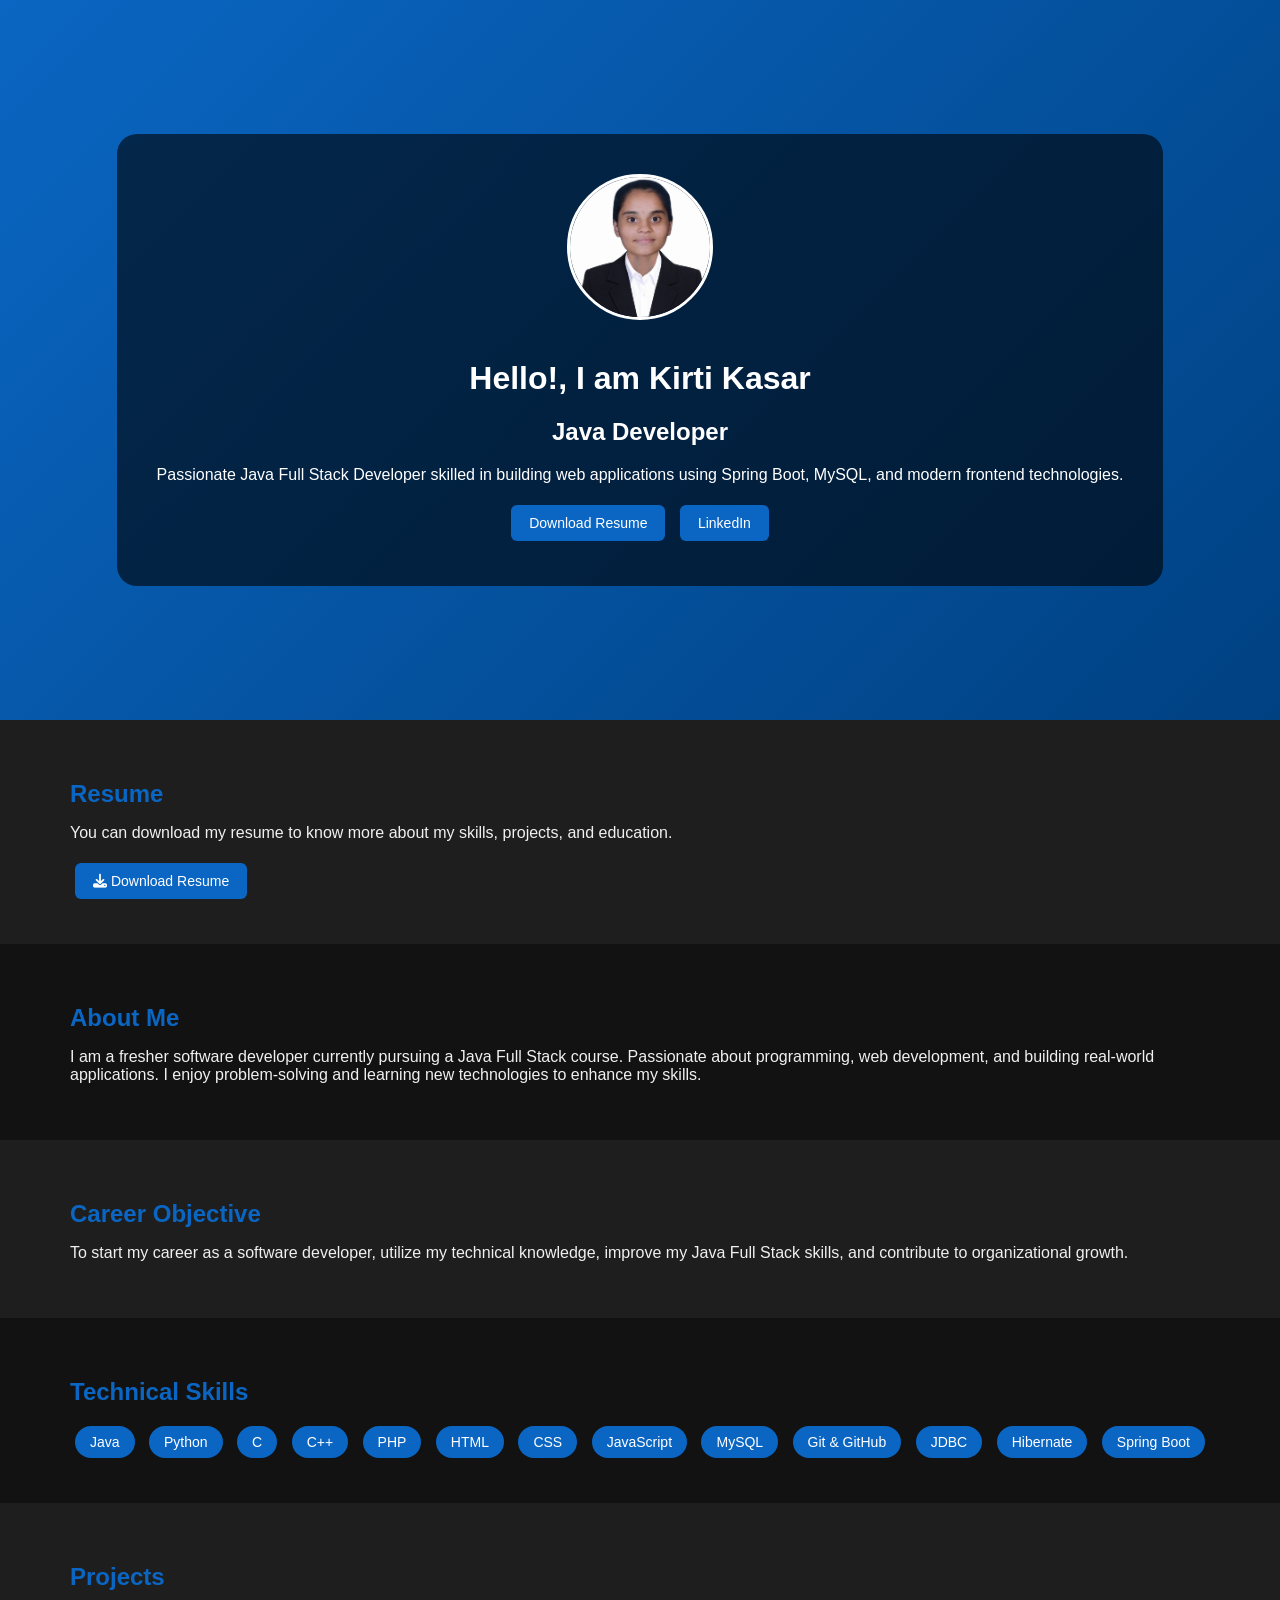
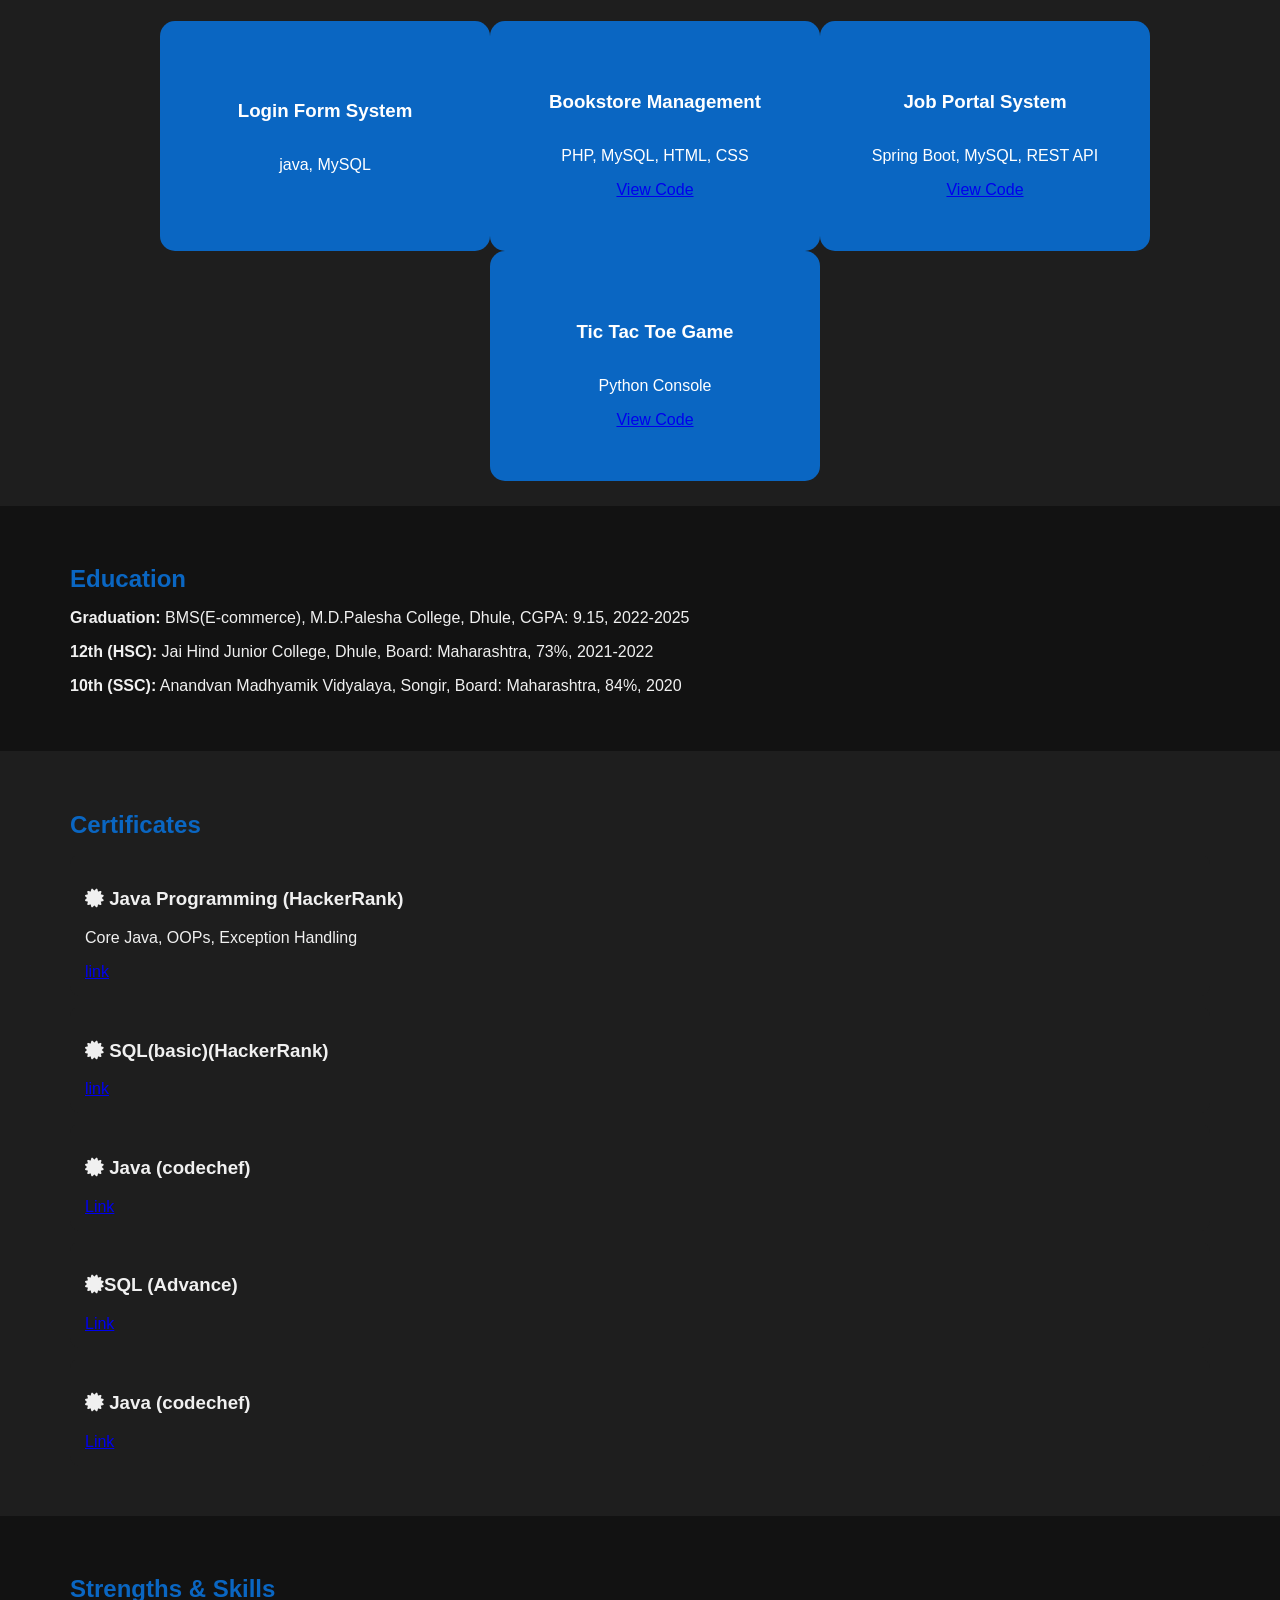
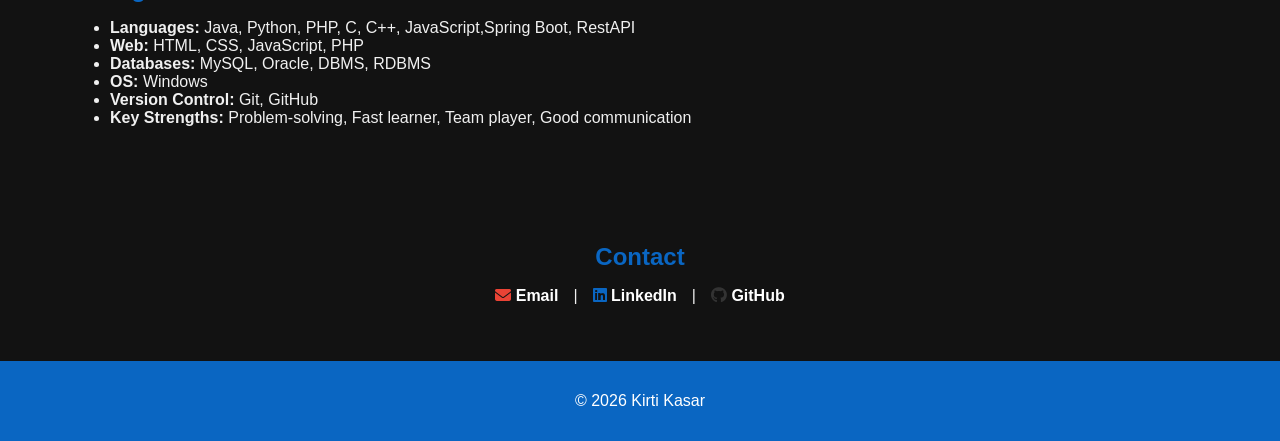
==== commit b03fce67: "Updated portfolio design and added animation" ====
--- a/index.html
+++ b/index.html
@@ -14,8 +14,7 @@
 <header class="hero">
     <div class="card-3d">
         <img src="ChatGPT Image May 4, 2026, 05_03_59 PM.png" alt="Kirti Kasar" class="profile-img">
-        <h1>Hello, I am Kirti Kasar</h1>
-       
+        <h1>Hello!, I am Kirti Kasar</h1>
         <h2><span id="typing-text"></span></h2>
 
         <p>
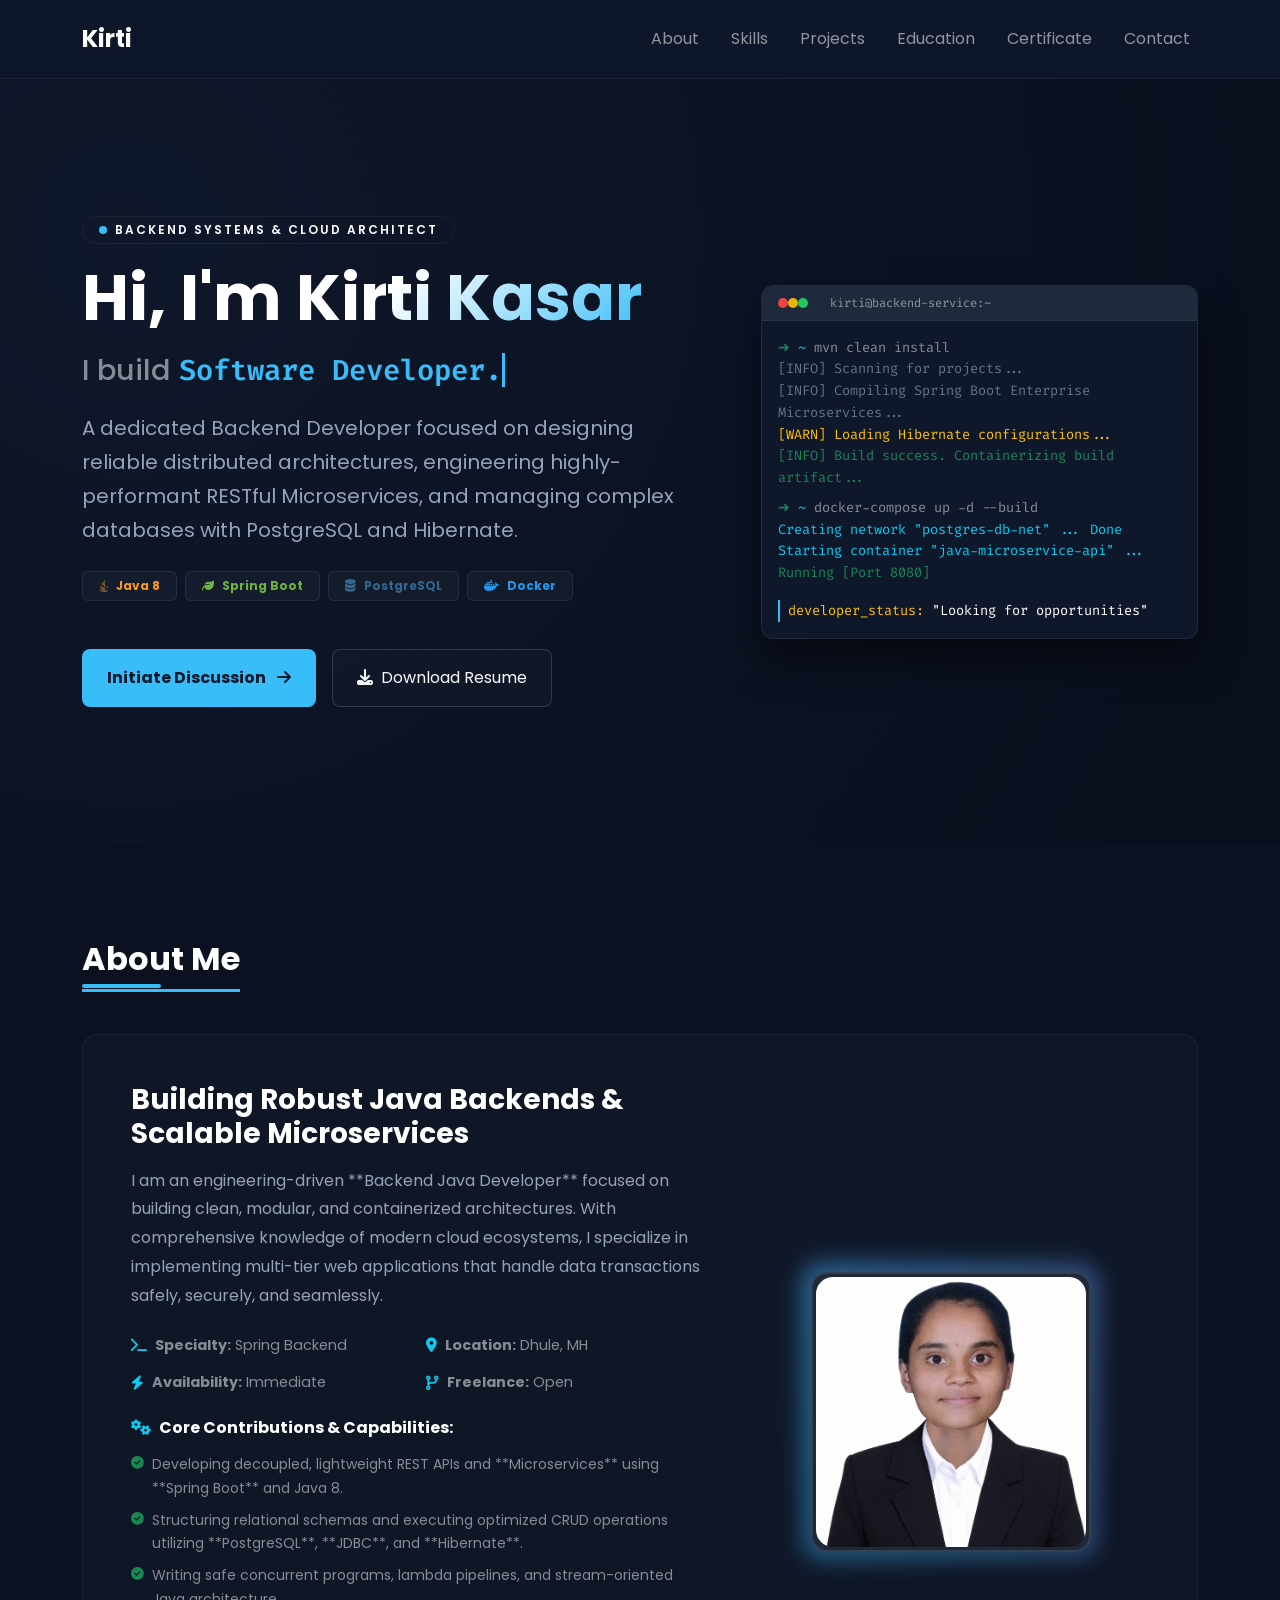
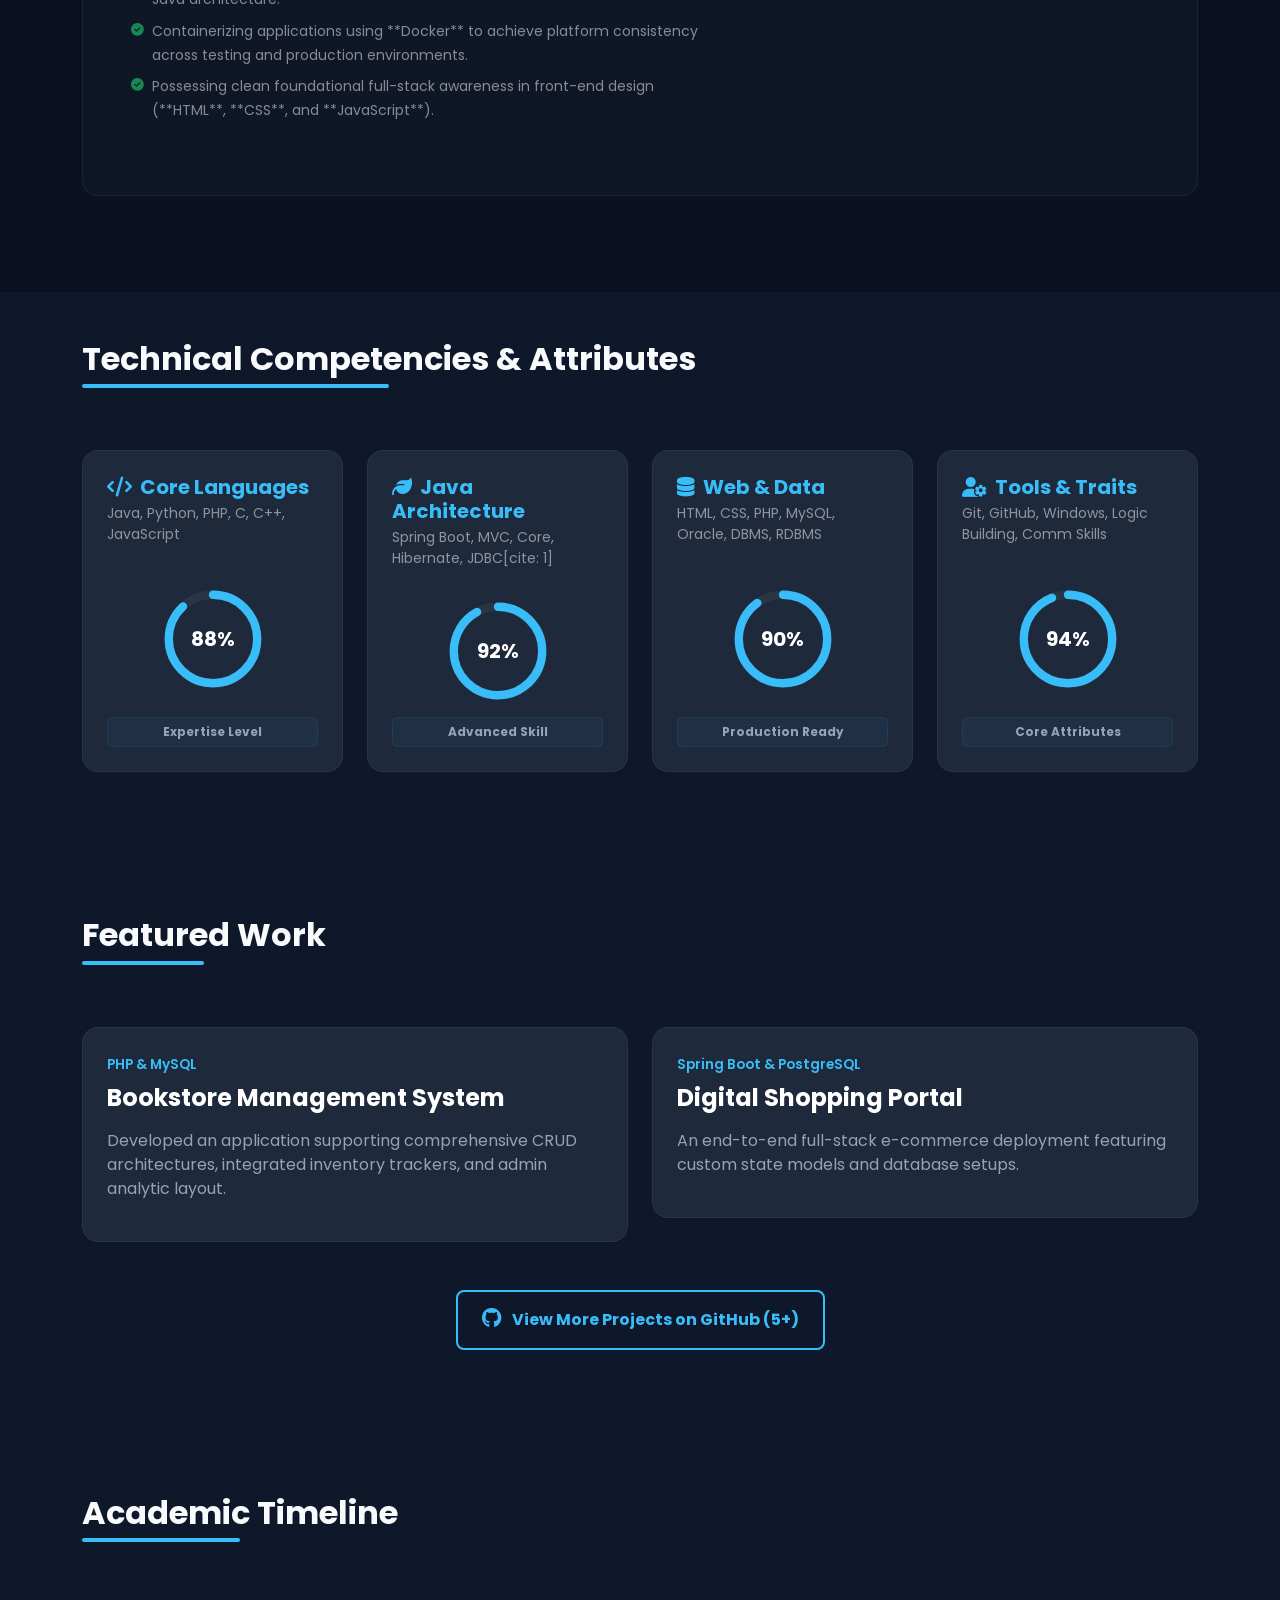
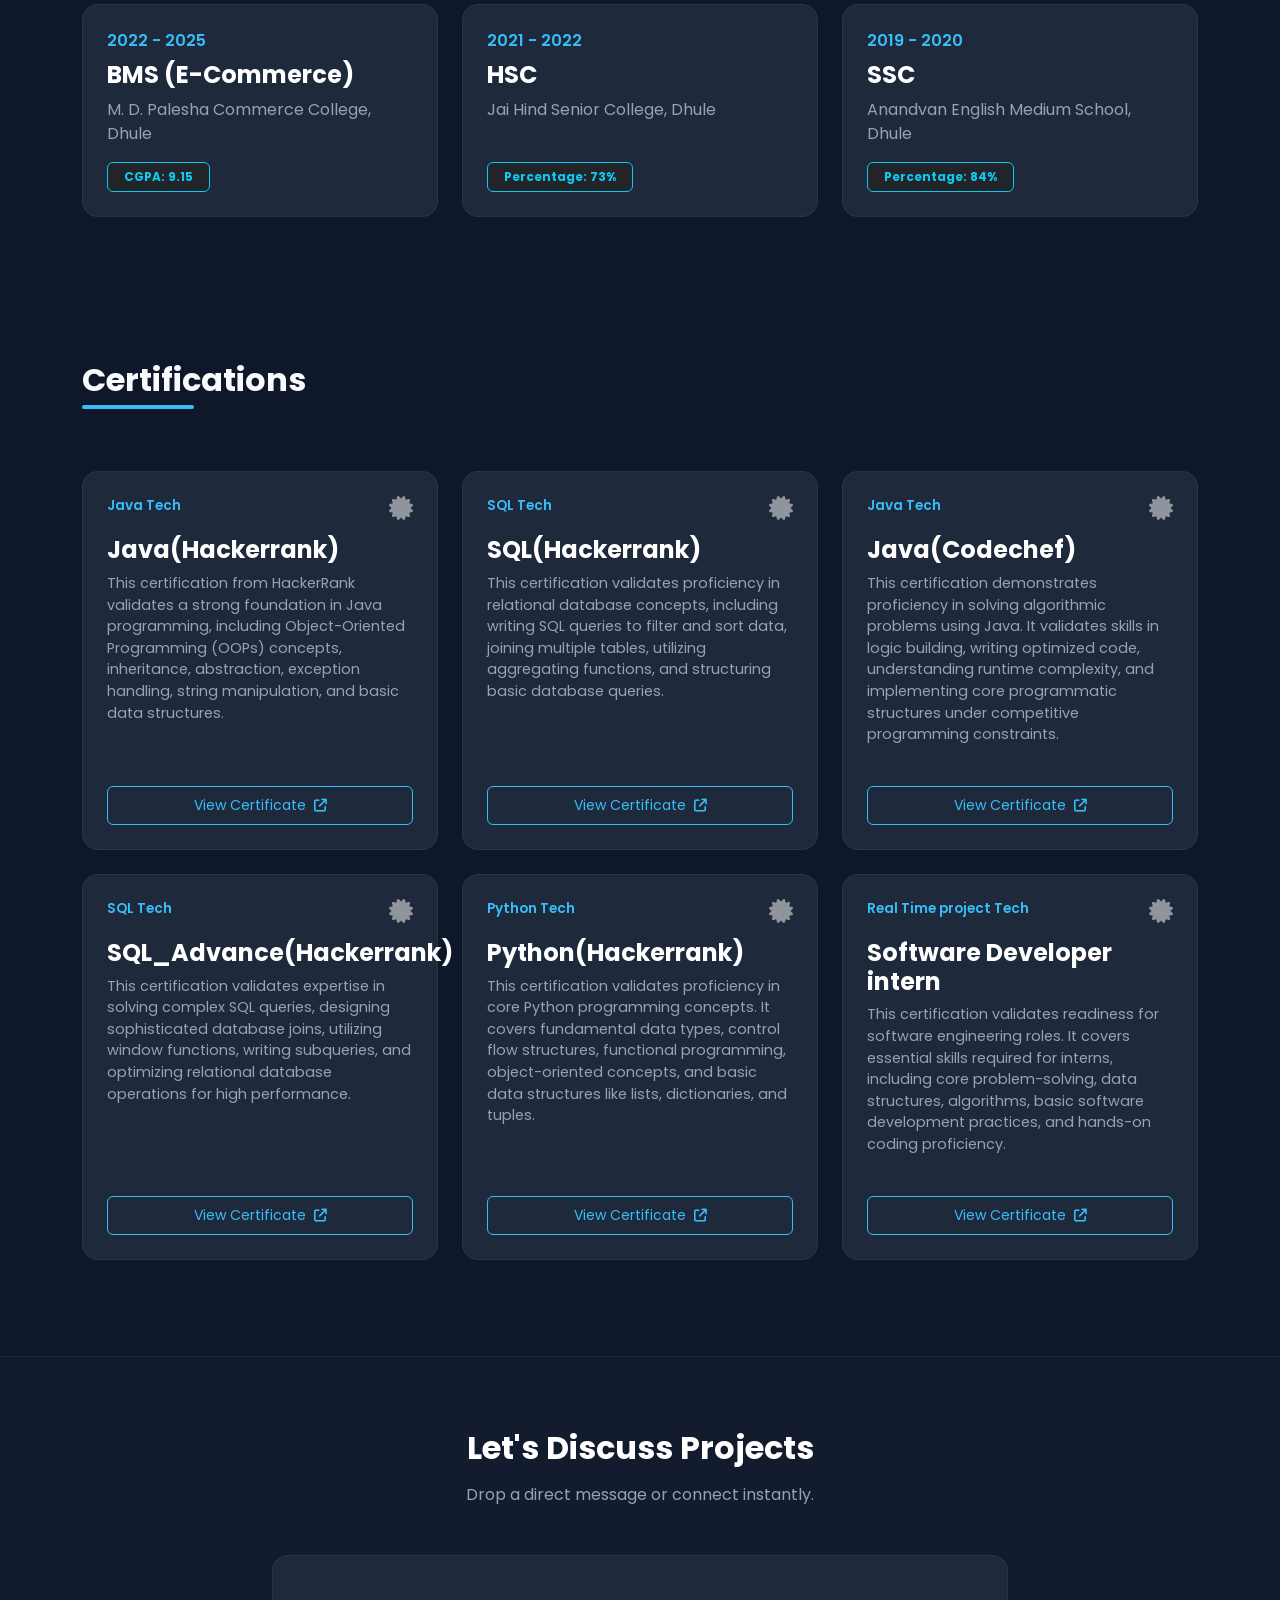
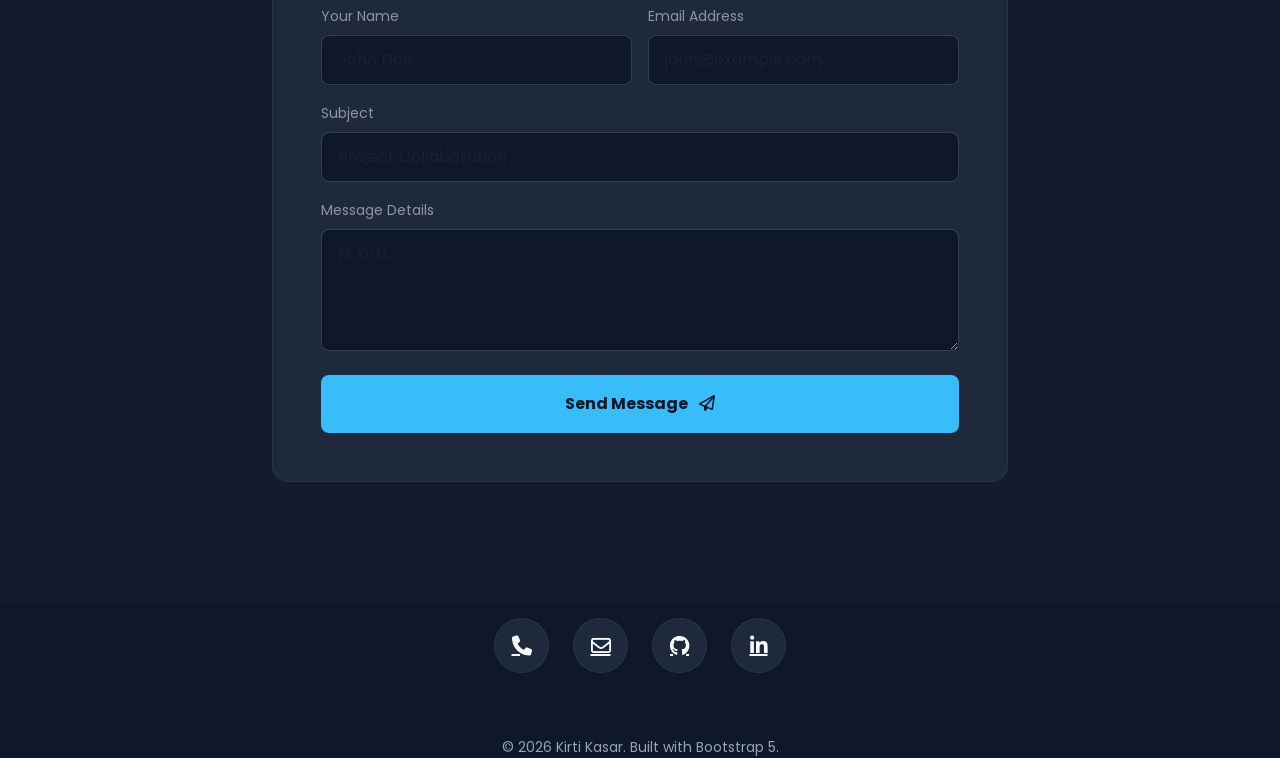
==== commit cdff50b6: "Updated portfolio to Backend Java Stack" ====
--- a/index.html
+++ b/index.html
@@ -1,266 +1,754 @@
-
 <!DOCTYPE html>
 <html lang="en">
 <head>
-
+    <meta charset="UTF-8">
     <meta name="viewport" content="width=device-width, initial-scale=1.0">
-    <title>Kirti Kasar | Software Developer Portfolio</title>
-    <link rel="stylesheet" href="style.css">
-    <link rel="stylesheet" href="https://cdnjs.cloudflare.com/ajax/libs/font-awesome/6.4.0/css/all.min.css">
+    <title>Kirti Kasar | Portfolio</title>
+    <!-- Bootstrap 5 CSS -->
+    <link href="https://cdnjs.cloudflare.com/ajax/libs/bootstrap/5.3.2/css/bootstrap.min.css" rel="stylesheet">
+    <!-- Font Awesome Icons -->
+    <link href="https://cdnjs.cloudflare.com/ajax/libs/font-awesome/6.4.0/css/all.min.css" rel="stylesheet">
+    <!-- Google Fonts -->
+    <link href="https://fonts.googleapis.com/css2?family=Poppins:wght@300;400;500;600;700&family=Fira+Code:wght@400;500&display=swap" rel="stylesheet">
+    
+    <style>
+        :root {
+            --bg-dark: #0f172a;
+            --bg-card: #1e293b;
+            --accent-glow: #38bdf8;
+            --text-main: #f8fafc;
+            --text-muted: #94a3b8;
+        }
+
+        body {
+            font-family: 'Poppins', sans-serif;
+            background-color: var(--bg-dark);
+            color: var(--text-main);
+            scroll-behavior: smooth;
+        }
+
+        .navbar-custom {
+            background-color: rgba(15, 23, 42, 0.9);
+            backdrop-filter: blur(10px);
+            border-bottom: 1px solid rgba(255, 255, 255, 0.05);
+        }
+
+        /* Hero Styling with Terminal Layout */
+        .hero-section {
+            min-height: 90vh;
+            display: flex;
+            align-items: center;
+            background: radial-gradient(circle at 80% 20%, rgba(56, 189, 248, 0.08), transparent 50%);
+        }
+
+        .dynamic-text {
+            color: var(--accent-glow);
+            font-weight: 600;
+            border-right: 3px solid var(--accent-glow);
+            white-space: nowrap;
+            animation: blink 0.75s step-end infinite;
+        }
+
+        /* Hero Live Terminal Animation */
+        .hero-terminal {
+            background-color: #020617;
+            border: 1px solid rgba(56, 189, 248, 0.2);
+            border-radius: 12px;
+            font-family: 'Fira Code', monospace;
+            font-size: 0.9rem;
+            box-shadow: 0 20px 40px rgba(0, 0, 0, 0.4);
+            overflow: hidden;
+            text-align: left;
+        }
+        .terminal-header {
+            background-color: #1e293b;
+            padding: 10px 16px;
+            display: flex;
+            align-items: center;
+            gap: 6px;
+        }
+        .terminal-dot {
+            width: 12px;
+            height: 12px;
+            border-radius: 50%;
+        }
+        .terminal-body {
+            padding: 20px;
+            color: #34d399;
+            min-height: 220px;
+        }
+
+        /* Profile Container (About Section) */
+        .profile-image-container {
+            position: relative;
+            width: 280px;
+            height: 280px;
+            margin: 0 auto;
+        }
+        .profile-image-container::before {
+            content: '';
+            position: absolute;
+            top: -8px;
+            left: -8px;
+            right: -8px;
+            bottom: -8px;
+            border-radius: 20px;
+            background: linear-gradient(45deg, var(--accent-glow), #818cf8);
+            z-index: 1;
+            opacity: 0.3;
+            filter: blur(10px);
+        }
+        .profile-img {
+            width: 100%;
+            height: 100%;
+            object-fit: cover;
+            border-radius: 20px;
+            border: 3px solid var(--bg-card);
+            position: relative;
+            z-index: 2;
+            animation: floatAnim 6s ease-in-out infinite;
+        }
+
+        .section-hdr {
+            font-weight: 700;
+            position: relative;
+            display: inline-block;
+            margin-bottom: 40px;
+        }
+        .section-hdr::after {
+            content: '';
+            position: absolute;
+            width: 50%;
+            height: 4px;
+            background: var(--accent-glow);
+            bottom: -10px;
+            left: 0;
+            border-radius: 2px;
+        }
+
+        .custom-badge {
+            background: rgba(56, 189, 248, 0.1);
+            border: 1px solid rgba(56, 189, 248, 0.2);
+            color: var(--accent-glow);
+            padding: 8px 16px;
+            margin: 6px;
+            border-radius: 30px;
+            display: inline-block;
+        }
+
+        .ui-card {
+            background-color: var(--bg-card);
+            border: 1px solid rgba(255, 255, 255, 0.05);
+            border-radius: 16px;
+            transition: all 0.3s ease;
+        }
+        .ui-card:hover {
+            transform: translateY(-5px);
+            border-color: rgba(56, 189, 248, 0.3);
+        }
+
+        .social-circle {
+            width: 55px;
+            height: 55px;
+            border-radius: 50%;
+            background: var(--bg-card);
+            display: inline-flex;
+            align-items: center;
+            justify-content: center;
+            color: var(--text-main);
+            border: 1px solid rgba(255, 255, 255, 0.05);
+            transition: 0.3s ease;
+        }
+        .social-circle:hover {
+            background: var(--accent-glow);
+            color: var(--bg-dark);
+            box-shadow: 0 0 20px rgba(56, 189, 248, 0.5);
+            transform: translateY(-4px);
+        }
+
+        .form-control-custom {
+            background-color: var(--bg-dark);
+            border: 1px solid rgba(255, 255, 255, 0.1);
+            color: var(--text-main) !important;
+            padding: 12px 16px;
+            border-radius: 8px;
+        }
+        .form-control-custom:focus {
+            background-color: var(--bg-dark);
+            border-color: var(--accent-glow);
+            box-shadow: 0 0 10px rgba(56, 189, 248, 0.2);
+            outline: none;
+        }
+
+        @keyframes blink {
+            from, to { border-color: transparent }
+            50% { border-color: var(--accent-glow); }
+        }
+        @keyframes floatAnim {
+            0%, 100% { transform: translateY(0px); }
+            50% { transform: translateY(-10px); }
+        }
+    </style>
 </head>
 <body>
 
-<!-- HERO SECTION -->
-<header class="hero">
-    <div class="card-3d">
-        <img src="ChatGPT Image May 4, 2026, 05_03_59 PM.png" alt="Kirti Kasar" class="profile-img">
-        <h1>Hello!, I am Kirti Kasar</h1>
-        <h2><span id="typing-text"></span></h2>
-
-        <p>
-            Passionate Java Full Stack Developer skilled in building web applications 
-            using Spring Boot, MySQL, and modern frontend technologies.
-        </p>
-
-        <!-- Buttons -->
-        <div class="hero-buttons">
-            <a href="KirtiResume (2).pdf" class="btn" target="_blank">Download Resume</a>
-            <a href="https://www.linkedin.com/in/kirti-kasar-bb7525291?utm_source=share_via&utm_content=profile&utm_medium=member_android" class="btn linkedin" target="_blank">LinkedIn</a>
-        </div>
-    </div>
-</header>
-<section class="section light">
-    <h2>Resume</h2>
-    <p>You can download my resume to know more about my skills, projects, and education.</p>
-
-    <a href="KirtiResume (2).pdf" class="btn" target="_blank">
-        <i class="fas fa-download"></i> Download Resume
-    </a>
-</section>
-
-<!-- ABOUT ME -->
-<section class="section">
-    <h2>About Me</h2>
-    <p>
-        I am a fresher software developer currently pursuing a Java Full Stack course.
-        Passionate about programming, web development, and building real-world applications.
-        I enjoy problem-solving and learning new technologies to enhance my skills.
-    </p>
-</section>
-
-<!-- CAREER OBJECTIVE -->
-<section class="section light">
-    <h2>Career Objective</h2>
-    <p>
-        To start my career as a software developer, utilize my technical knowledge,
-        improve my Java Full Stack skills, and contribute to organizational growth.
-    </p>
-</section>
-
-<!-- TECHNICAL SKILLS -->
-<section class="section">
-    <h2>Technical Skills</h2>
-    <div class="skills">
-        <span>Java</span>
-        <span>Python</span>
-        <span>C</span>
-        <span>C++</span>
-        <span>PHP</span>
-        <span>HTML</span>
-        <span>CSS</span>
-        <span>JavaScript</span>
-        <span>MySQL</span>
-        <span>Git & GitHub</span>
-        <span>JDBC</span>
-        <span>Hibernate</span>
-        <span>Spring Boot</span>
-    </div>
-</section>
-
-<!-- PROJECTS (3D FLIP CARDS) -->
-<section class="section light">
-    <h2>Projects</h2>
-    <div class="project-3d-container">
-        <!-- Project 1 -->
-        <div class="flip-card">
-            <div class="flip-card-inner">
-                <div class="flip-card-front">
-                    <h3>Login Form System</h3>
-                    <p>java, MySQL</p>
-                </div>
-                <div class="flip-card-back">
-                    <ul>
-                        <li>User registration & login</li>
-                        <li>Form validation</li>
-                        <li>Database authentication</li>
-                        <li>User-friendly UI</li>
-                    </ul>
-                </div>
-            </div>
-        </div>
-
-        <!-- Project 2 -->
-        <div class="flip-card">
-            <div class="flip-card-inner">
-                <div class="flip-card-front">
-                    <h3>Bookstore Management</h3>
-                    <p>PHP, MySQL, HTML, CSS</p>
-                    <a href="https://github.com/kasarkirti14-blip/Bookstore_Management_System" target="_blank">View Code</a>
-                </div>
-                <div class="flip-card-back">
-                    <ul>
-                        <li>Manage books & customers</li>
-                        <li>CRUD operations</li>
-                        <li>Database-driven</li>
-                    </ul>
-                </div>
-            </div>
-        </div>
-        <div class="flip-card">
-    <div class="flip-card-inner">
-        <div class="flip-card-front">
-            <h3>Job Portal System</h3>
-            <p>Spring Boot, MySQL, REST API</p>
-            <a href="https://github.com/kasarkirti14-blip/JobPortal-SpringBoot" target="_blank">View Code</a>
-        </div>
-        <div class="flip-card-back">
-            <ul>
-                <li>User registration & login</li>
-                <li>Job posting & application</li>
-                <li>CRUD operations (jobs & users)</li>
-                <li>REST API integration</li>
-            </ul>
-        </div>
-    </div>
-</div>
-        <!-- Project 3 -->
-        <div class="flip-card">
-            <div class="flip-card-inner">
-                <div class="flip-card-front">
-                    <h3>Tic Tac Toe Game</h3>
-                    <p>Python Console</p>
-                       <a href="https://github.com/kasarkirti14-blip/tic_tac.txt" target="_blank">View Code</a>
-                </div>
-                <div class="flip-card-back">
-                    <ul>
-                        <li>Text-based game</li>
-                        <li>Loops, conditions & lists</li>
-                        <li>Winner & draw logic</li>
-                    </ul>
-                </div>
-            </div>
-        </div>
-    </div>
-</section>
-
-<!-- EDUCATION -->
-<section class="section">
-    <h2>Education</h2>
-    <div class="education">
-        <p><strong>Graduation:</strong> BMS(E-commerce), M.D.Palesha College, Dhule, CGPA: 9.15, 2022-2025</p>
-        <p><strong>12th (HSC):</strong> Jai Hind Junior College, Dhule, Board: Maharashtra, 73%, 2021-2022</p>
-        <p><strong>10th (SSC):</strong> Anandvan Madhyamik Vidyalaya, Songir, Board: Maharashtra, 84%, 2020</p>
-    </div>
-</section>
-
-<!-- CERTIFICATES -->
-<section class="section light">
-    <h2>Certificates</h2>
-    <div class="certificate">
-        <h3><i class="fas fa-certificate"></i> Java Programming (HackerRank)</h3>
-        <p>Core Java, OOPs, Exception Handling</p>
-         <a href="https://drive.google.com/file/d/1Brq22ckTUF6-JETzvDGUYus8XAyxvPjA/view?usp=drivesdk" target="_blank">link</a>
-        
-    </div>
-    <div class="certificate">
-        <h3><i class="fas fa-certificate"></i> SQL(basic)(HackerRank) </h3>
-         <a href="https://drive.google.com/file/d/1Qe-i8m6cRyRIGyV7yOpxNqoGYDol18jv/view?usp=drivesdk" target="_blank">link</a>
-    </div>
-    <div class="certificate">
-        <h3><i class="fas fa-certificate"></i> Java (codechef)</h3>
-         <a href="https://drive.google.com/file/d/1EsqmUhJsxBts7rW_SHko8dPVRj5mqXkF/view?usp=drivesdk" target="_blank">Link</a>
-    </div>
-     <div class="certificate">
-        <h3><i class="fas fa-certificate"></i>SQL (Advance)</h3>
-         <a href="https://drive.google.com/file/d/1EsqmUhJsxBts7rW_SHko8dPVRj5mqXkF/view?usp=drivesdk" target="_blank">Link</a>
-    </div>
-     <div class="certificate">
-        <h3><i class="fas fa-certificate"></i> Java (codechef)</h3>
-         <a href="https://drive.google.com/file/d/1EsqmUhJsxBts7rW_SHko8dPVRj5mqXkF/view?usp=sharing" target="_blank">Link</a>
-    </div>
-</section>
-
-<!-- STRENGTHS & SKILLS -->
-<section class="section">
-    <h2>Strengths & Skills</h2>
-    <ul>
-        <li><strong>Languages:</strong> Java, Python, PHP, C, C++, JavaScript,Spring Boot, RestAPI</li>
-        <li><strong>Web:</strong> HTML, CSS, JavaScript, PHP</li>
-        <li><strong>Databases:</strong> MySQL, Oracle, DBMS, RDBMS</li>
-        <li><strong>OS:</strong> Windows</li>
-        <li><strong>Version Control:</strong> Git, GitHub</li>
-        <li><strong>Key Strengths:</strong> Problem-solving, Fast learner, Team player, Good communication</li>
-    </ul>
-</section>
-
-<!-- CONTACT -->
-<section class="section contact">
-    <h2>Contact</h2>
-    <p>
-        <a href="mailto:kasarkirti14@gmail.com"><i class="fas fa-envelope" style="color:#EA4335;"></i> Email</a> |
-        <a href="https://www.linkedin.com/in/kirti-kasar-bb7525291" target="_blank"><i class="fab fa-linkedin" style="color:#0A66C2;"></i> LinkedIn</a> |
-        <a href="https://github.com/kasarkirti14-blip" target="_blank"><i class="fab fa-github" style="color:#333;"></i> GitHub</a>
-    </p>
-</section>
-
-<footer>
-    <p>© 2026 Kirti Kasar</p>
-</footer>
-</footer>
-
-<!-- 👉 ADD SCRIPT HERE -->
-<script>
-const roles = [
-    "Java Developer",
-    "Full Stack Developer",
-    "Web Developer",
-    "Software Developer"
-];
-
-let i = 0;
-let j = 0;
-let current = "";
-let isDeleting = false;
-
-function typeEffect() {
-    current = roles[i];
-
-    if (isDeleting) {
-        j--;
-    } else {
-        j++;
-    }
-
-    document.getElementById("typing-text").innerText = current.substring(0, j);
-
-    if (!isDeleting && j === current.length) {
-        isDeleting = true;
-        setTimeout(typeEffect, 1000);
-    } 
-    else if (isDeleting && j === 0) {
-        isDeleting = false;
-        i = (i + 1) % roles.length;
-        setTimeout(typeEffect, 300);
-    } 
-    else {
-        setTimeout(typeEffect, isDeleting ? 50 : 100);
-    }
-}
-
-typeEffect();
-</script>
-
+ <nav class="navbar navbar-expand-lg navbar-dark navbar-custom sticky-top py-3">
+        <div class="container">
+            <a class="navbar-brand fw-bold fs-4" href="#">Kirti<span style="color: var(--accent-glow);"></span></a>
+            <button class="navbar-toggler" type="button" data-bs-toggle="collapse" data-bs-target="#navbarNav">
+                <span class="navbar-toggler-icon"></span>
+            </button>
+            <div class="collapse navbar-collapse" id="navbarNav">
+                <ul class="navbar-nav ms-auto gap-3">
+                    <li class="nav-item"><a class="nav-link" href="#about">About</a></li>
+                    <li class="nav-item"><a class="nav-link" href="#skills">Skills</a></li>
+                    <li class="nav-item"><a class="nav-link" href="#projects">Projects</a></li>
+                    <li class="nav-item"><a class="nav-link" href="#education">Education</a></li>
+                    <!-- दुरुस्त केलेली लिंक: #certifications -->
+                    <li class="nav-item"><a class="nav-link" href="#certifications">Certificate</a></li>
+                    <li class="nav-item"><a class="nav-link" href="#contact">Contact</a></li>
+                </ul>
+            </div>
+        </div>
+    </nav>
+
+    <!-- Hero Section (Updated with Live Code Visual Mockup) -->
+   <!-- Hero Section -->
+    <section class="hero-section py-5" style="background: radial-gradient(circle at 10% 20%, rgba(15, 23, 42, 0.9) 0%, rgba(9, 15, 29, 1) 90%); min-height: 85vh; display: flex; align-items: center;">
+        <div class="container">
+            <div class="row align-items-center g-5">
+                <!-- Left Side: Introduction & Bio -->
+                <div class="col-lg-7 text-start">
+                    <div class="d-inline-flex align-items-center gap-2 mb-3 px-3 py-1 rounded-pill" style="background: rgba(var(--accent-glow-rgb), 0.1); border: 1px solid rgba(255, 255, 255, 0.05);">
+                        <span class="pulse-dot" style="width: 8px; height: 8px; background-color: var(--accent-glow); border-radius: 50%; display: inline-block;"></span>
+                        <span class="text-uppercase tracking-widest text-white" style="font-size: 0.75rem; font-weight: 600; letter-spacing: 2px;">Backend Systems & Cloud Architect</span>
+                    </div>
+                    
+                    <h1 class="display-3 fw-bold mb-3 text-white">Hi, I'm <span style="background: linear-gradient(135deg, #fff 30%, var(--accent-glow) 100%); -webkit-background-clip: text; -webkit-text-fill-color: transparent;">Kirti Kasar</span></h1>
+                    <h2 class="h2 mb-4 d-flex align-items-center flex-wrap gap-2 text-white-50" style="font-size: 1.8rem;">
+                        I build <span class="dynamic-text" id="typing-box" style="color: var(--accent-glow); font-family: 'Fira Code', monospace; font-weight: 600;"></span>
+                    </h2>
+                    
+                    <p class="fs-5 mb-4" style="color: var(--text-muted); max-width: 620px; line-height: 1.7;">
+                        A dedicated Backend Developer focused on designing reliable distributed architectures, engineering highly-performant RESTful Microservices, and managing complex databases with PostgreSQL and Hibernate.
+                    </p>
+                    
+                    <!-- Core Tech Badges -->
+                    <div class="mb-5 d-flex flex-wrap gap-2">
+                        <span class="badge d-flex align-items-center gap-2 px-3 py-2" style="background-color: rgba(255, 255, 255, 0.03); border: 1px solid rgba(255, 255, 255, 0.08); border-radius: 6px; color: #f89820;">
+                            <i class="fa-brands fa-java"></i> Java 8
+                        </span>
+                        <span class="badge d-flex align-items-center gap-2 px-3 py-2" style="background-color: rgba(255, 255, 255, 0.03); border: 1px solid rgba(255, 255, 255, 0.08); border-radius: 6px; color: #6db33f;">
+                            <i class="fa-solid fa-leaf"></i> Spring Boot
+                        </span>
+                        <span class="badge d-flex align-items-center gap-2 px-3 py-2" style="background-color: rgba(255, 255, 255, 0.03); border: 1px solid rgba(255, 255, 255, 0.08); border-radius: 6px; color: #336791;">
+                            <i class="fa-solid fa-database"></i> PostgreSQL
+                        </span>
+                        <span class="badge d-flex align-items-center gap-2 px-3 py-2" style="background-color: rgba(255, 255, 255, 0.03); border: 1px solid rgba(255, 255, 255, 0.08); border-radius: 6px; color: #2496ed;">
+                            <i class="fa-brands fa-docker"></i> Docker
+                        </span>
+                    </div>
+
+                    <div class="d-flex gap-3 flex-wrap">
+                        <a href="#contact" class="btn px-4 py-3 fw-bold transition-all" style="background-color: var(--accent-glow); color: var(--bg-dark); border-radius: 8px; box-shadow: 0 4px 15px rgba(var(--accent-glow-rgb), 0.25);">
+                            Initiate Discussion <i class="fa-solid fa-arrow-right ms-2"></i>
+                        </a>
+                        <a href="KirtiResume (2).pdf" download class="btn btn-outline-light px-4 py-3" style="border-radius: 8px; border: 1px solid rgba(255,255,255,0.15); background: rgba(255,255,255,0.02);">
+                            <i class="fa-solid fa-download me-2"></i>Download Resume
+                        </a>
+                    </div>
+                </div>
+
+                <!-- Right Side: Interactive Shell Terminal Mockup -->
+                <div class="col-lg-5">
+                    <div class="hero-terminal" style="background: #0f172a; border: 1px solid rgba(255, 255, 255, 0.08); border-radius: 12px; box-shadow: 0 20px 40px rgba(0, 0, 0, 0.5); overflow: hidden; font-family: 'Fira Code', monospace; font-size: 0.85rem;">
+                        <div class="terminal-header d-flex align-items-center px-3 py-2" style="background: #1e293b; border-bottom: 1px solid rgba(255, 255, 255, 0.05);">
+                            <div class="d-flex gap-1.5 align-items-center me-3">
+                                <span class="terminal-dot" style="background-color: #ef4444; width: 10px; height: 10px; border-radius: 50%; display: inline-block;"></span>
+                                <span class="terminal-dot" style="background-color: #eab308; width: 10px; height: 10px; border-radius: 50%; display: inline-block;"></span>
+                                <span class="terminal-dot" style="background-color: #22c55e; width: 10px; height: 10px; border-radius: 50%; display: inline-block;"></span>
+                            </div>
+                            <span class="text-white-50 small" style="font-size:0.75rem;">kirti@backend-service:~</span>
+                        </div>
+                        <div class="terminal-body p-3 text-start" style="line-height: 1.6;">
+                            <p class="m-0 text-white-50"><span class="text-success">➜</span> <span class="text-info">~</span> mvn clean install</p>
+                            <p class="m-0" style="color: #64748b;">[INFO] Scanning for projects...</p>
+                            <p class="m-0" style="color: #64748b;">[INFO] Compiling Spring Boot Enterprise Microservices...</p>
+                            <p class="m-0 text-warning">[WARN] Loading Hibernate configurations...</p>
+                            <p class="m-0 text-success">[INFO] Build success. Containerizing build artifact...</p>
+                            <p class="m-0 text-white-50 mt-2"><span class="text-success">➜</span> <span class="text-info">~</span> docker-compose up -d --build</p>
+                            <p class="m-0 text-info">Creating network "postgres-db-net" ... Done</p>
+                            <p class="m-0 text-info">Starting container "java-microservice-api" ... <span class="text-success">Running [Port 8080]</span></p>
+                            <p class="m-0 text-white mt-3" style="border-left: 2px solid var(--accent-glow); padding-left: 8px;">
+                                <span class="text-warning">developer_status:</span> "Looking for opportunities"
+                            </p>
+                        </div>
+                    </div>
+                </div>
+            </div>
+        </div>
+    </section>
+
+    <!-- About Section -->
+    <section id="about" class="py-5" style="background-color: #0b1120;">
+        <div class="container py-5">
+            <h2 class="section-hdr mb-5 text-white fw-bold text-center text-lg-start" style="font-size: 2rem; position: relative;">
+                <span style="border-bottom: 3px solid var(--accent-glow); padding-bottom: 8px;">About Me</span>
+            </h2>
+            <div class="ui-card p-4 p-md-5 mt-2" style="background: rgba(30, 41, 59, 0.25); border: 1px solid rgba(255, 255, 255, 0.05); border-radius: 16px;">
+                <div class="row align-items-center g-5">
+                    <!-- Left: Bio and Core Framework Highlights -->
+                    <div class="col-lg-7 text-start">
+                        <h3 class="fw-bold mb-3 text-white" style="font-size: 1.75rem;">Building Robust Java Backends & Scalable Microservices</h3>
+                        <p class="fs-6 mb-4" style="color: var(--text-muted); line-height: 1.8;">
+                            I am an engineering-driven **Backend Java Developer** focused on building clean, modular, and containerized architectures. With comprehensive knowledge of modern cloud ecosystems, I specialize in implementing multi-tier web applications that handle data transactions safely, securely, and seamlessly. 
+                        </p>
+                        
+                        <!-- Mini Details Grid -->
+                        <div class="row g-3 mb-4 text-white-50" style="font-size: 0.9rem;">
+                            <div class="col-6 d-flex align-items-center"><i class="fa-solid fa-terminal text-info me-2"></i><strong>Specialty:</strong>&nbsp;Spring Backend</div>
+                            <div class="col-6 d-flex align-items-center"><i class="fa-solid fa-location-dot text-info me-2"></i><strong>Location:</strong>&nbsp;Dhule, MH</div>
+                            <div class="col-6 d-flex align-items-center"><i class="fa-solid fa-bolt text-info me-2"></i><strong>Availability:</strong>&nbsp;Immediate</div>
+                            <div class="col-6 d-flex align-items-center"><i class="fa-solid fa-code-branch text-info me-2"></i><strong>Freelance:</strong>&nbsp;Open</div>
+                        </div>
+
+                        <!-- Technical Pillars -->
+                        <div class="mb-4">
+                            <h6 class="text-white fw-bold mb-3"><i class="fa-solid fa-gears text-info me-2"></i>Core Contributions & Capabilities:</h6>
+                            <ul class="text-white-50 small d-flex flex-column gap-2" style="list-style: none; padding-left: 0; line-height: 1.7;">
+                                <li class="d-flex align-items-start gap-2">
+                                    <i class="fa-solid fa-circle-check text-success mt-1" style="font-size: 0.8rem;"></i>
+                                    <span>Developing decoupled, lightweight REST APIs and **Microservices** using **Spring Boot** and Java 8.</span>
+                                </li>
+                                <li class="d-flex align-items-start gap-2">
+                                    <i class="fa-solid fa-circle-check text-success mt-1" style="font-size: 0.8rem;"></i>
+                                    <span>Structuring relational schemas and executing optimized CRUD operations utilizing **PostgreSQL**, **JDBC**, and **Hibernate**.</span>
+                                </li>
+                                <li class="d-flex align-items-start gap-2">
+                                    <i class="fa-solid fa-circle-check text-success mt-1" style="font-size: 0.8rem;"></i>
+                                    <span>Writing safe concurrent programs, lambda pipelines, and stream-oriented Java architecture.</span>
+                                </li>
+                                <li class="d-flex align-items-start gap-2">
+                                    <i class="fa-solid fa-circle-check text-success mt-1" style="font-size: 0.8rem;"></i>
+                                    <span>Containerizing applications using **Docker** to achieve platform consistency across testing and production environments.</span>
+                                </li>
+                                <li class="d-flex align-items-start gap-2">
+                                    <i class="fa-solid fa-circle-check text-success mt-1" style="font-size: 0.8rem;"></i>
+                                    <span>Possessing clean foundational full-stack awareness in front-end design (**HTML**, **CSS**, and **JavaScript**).</span>
+                                </li>
+                            </ul>
+                        </div>
+                    </div>
+                    
+                    <!-- Right: Aesthetic Profile Photo Container -->
+                    <div class="col-lg-5 text-center">
+                        <div class="profile-image-container position-relative d-inline-block">
+                            <!-- Outer Glowing Border -->
+                            <div class="position-absolute" style="top: -10px; left: -10px; right: -10px; bottom: -10px; background: linear-gradient(135deg, var(--accent-glow), transparent); border-radius: 20px; z-index: 1; filter: blur(15px); opacity: 0.3;"></div>
+                            
+                            <!-- Main Image Wrapper -->
+                            <div class="position-relative" style="border-radius: 16px; overflow: hidden; border: 2px solid rgba(255, 255, 255, 0.1); z-index: 2; background-color: #1e293b;">
+                                <img src="ChatGPT Image May 4, 2026, 05_03_59 PM.png" alt="Kirti Kasar" class="profile-img img-fluid" style="object-fit: cover; transition: transform 0.5s ease;" onerror="this.src='https://images.unsplash.com/photo-1573496359142-b8d87734a5a2?auto=format&fit=crop&q=80&w=400'">
+                            </div>
+                        </div>
+                    </div>
+                </div>
+            </div>
+        </div>
+    </section>
+
+
+
+
+<!-- Technical & Professional Skills Section with Single Circle Per Block -->
+    <section id="skills" class="py-5">
+        <div class="container">
+            <h2 class="section-hdr">Technical Competencies & Attributes</h2>
+            
+            <div class="row g-4 mt-2 text-start">
+                
+                <!-- Block 1: Programming Languages -->
+                <div class="col-md-6 col-lg-3">
+                    <div class="ui-card p-4 h-100 d-flex flex-column align-items-center text-center justify-content-between">
+                        <div class="w-100 text-start mb-3">
+                            <h5 class="fw-bold m-0" style="color: var(--accent-glow);"><i class="fa-solid fa-code me-2"></i>Core Languages</h5>
+                            <p class="small text-white-50 mt-1 mb-0">Java, Python, PHP, C, C++, JavaScript</p>
+                        </div>
+                        
+                        <!-- Single Master Circle (88%) -->
+                        <div class="position-relative my-3" style="width: 100px; height: 100px;">
+                            <svg viewBox="0 0 36 36" class="w-100 h-100">
+                                <path style="stroke: rgba(255,255,255,0.05); stroke-width: 3; fill: none;" d="M18 2.0845 a 15.9155 15.9155 0 0 1 0 31.831 a 15.9155 15.9155 0 0 1 0 -31.831"/>
+                                <path style="stroke: var(--accent-glow); stroke-width: 3; stroke-linecap: round; fill: none; stroke-dasharray: 88, 100;" d="M18 2.0845 a 15.9155 15.9155 0 0 1 0 31.831 a 15.9155 15.9155 0 0 1 0 -31.831"/>
+                            </svg>
+                            <div class="position-absolute top-50 start-50 translate-middle fs-5 fw-bold text-white">88%</div>
+                        </div>
+                        
+                        <span class="badge w-100 py-2" style="background: rgba(56, 189, 248, 0.05); border: 1px solid rgba(56, 189, 248, 0.1); color: var(--text-muted);">Expertise Level</span>
+                    </div>
+                </div>
+
+                <!-- Block 2: Java Technologies -->
+                <div class="col-md-6 col-lg-3">
+                    <div class="ui-card p-4 h-100 d-flex flex-column align-items-center text-center justify-content-between">
+                        <div class="w-100 text-start mb-3">
+                            <h5 class="fw-bold m-0" style="color: var(--accent-glow);"><i class="fa-solid fa-leaf me-2"></i>Java Architecture</h5>
+                            <p class="small text-white-50 mt-1 mb-0">Spring Boot, MVC, Core, Hibernate, JDBC[cite: 1]</p>
+                        </div>
+                        
+                        <!-- Single Master Circle (92%) -->
+                        <div class="position-relative my-3" style="width: 100px; height: 100px;">
+                            <svg viewBox="0 0 36 36" class="w-100 h-100">
+                                <path style="stroke: rgba(255,255,255,0.05); stroke-width: 3; fill: none;" d="M18 2.0845 a 15.9155 15.9155 0 0 1 0 31.831 a 15.9155 15.9155 0 0 1 0 -31.831"/>
+                                <path style="stroke: var(--accent-glow); stroke-width: 3; stroke-linecap: round; fill: none; stroke-dasharray: 92, 100;" d="M18 2.0845 a 15.9155 15.9155 0 0 1 0 31.831 a 15.9155 15.9155 0 0 1 0 -31.831"/>
+                            </svg>
+                            <div class="position-absolute top-50 start-50 translate-middle fs-5 fw-bold text-white">92%</div>
+                        </div>
+                        
+                        <span class="badge w-100 py-2" style="background: rgba(56, 189, 248, 0.05); border: 1px solid rgba(56, 189, 248, 0.1); color: var(--text-muted);">Advanced Skill</span>
+                    </div>
+                </div>
+
+                <!-- Block 3: Web & Databases -->
+                <div class="col-md-6 col-lg-3">
+                    <div class="ui-card p-4 h-100 d-flex flex-column align-items-center text-center justify-content-between">
+                        <div class="w-100 text-start mb-3">
+                            <h5 class="fw-bold m-0" style="color: var(--accent-glow);"><i class="fa-solid fa-database me-2"></i>Web & Data</h5>
+                            <p class="small text-white-50 mt-1 mb-0">HTML, CSS, PHP, MySQL, Oracle, DBMS, RDBMS</p>
+                        </div>
+                        
+                        <!-- Single Master Circle (90%) -->
+                        <div class="position-relative my-3" style="width: 100px; height: 100px;">
+                            <svg viewBox="0 0 36 36" class="w-100 h-100">
+                                <path style="stroke: rgba(255,255,255,0.05); stroke-width: 3; fill: none;" d="M18 2.0845 a 15.9155 15.9155 0 0 1 0 31.831 a 15.9155 15.9155 0 0 1 0 -31.831"/>
+                                <path style="stroke: var(--accent-glow); stroke-width: 3; stroke-linecap: round; fill: none; stroke-dasharray: 90, 100;" d="M18 2.0845 a 15.9155 15.9155 0 0 1 0 31.831 a 15.9155 15.9155 0 0 1 0 -31.831"/>
+                            </svg>
+                            <div class="position-absolute top-50 start-50 translate-middle fs-5 fw-bold text-white">90%</div>
+                        </div>
+                        
+                        <span class="badge w-100 py-2" style="background: rgba(56, 189, 248, 0.05); border: 1px solid rgba(56, 189, 248, 0.1); color: var(--text-muted);">Production Ready</span>
+                    </div>
+                </div>
+
+                <!-- Block 4: Version Control & Attributes -->
+                <div class="col-md-6 col-lg-3">
+                    <div class="ui-card p-4 h-100 d-flex flex-column align-items-center text-center justify-content-between">
+                        <div class="w-100 text-start mb-3">
+                            <h5 class="fw-bold m-0" style="color: var(--accent-glow);"><i class="fa-solid fa-user-gear me-2"></i>Tools & Traits</h5>
+                            <p class="small text-white-50 mt-1 mb-0">Git, GitHub, Windows, Logic Building, Comm Skills</p>
+                        </div>
+                        
+                        <!-- Single Master Circle (94%) -->
+                        <div class="position-relative my-3" style="width: 100px; height: 100px;">
+                            <svg viewBox="0 0 36 36" class="w-100 h-100">
+                                <path style="stroke: rgba(255,255,255,0.05); stroke-width: 3; fill: none;" d="M18 2.0845 a 15.9155 15.9155 0 0 1 0 31.831 a 15.9155 15.9155 0 0 1 0 -31.831"/>
+                                <path style="stroke: var(--accent-glow); stroke-width: 3; stroke-linecap: round; fill: none; stroke-dasharray: 94, 100;" d="M18 2.0845 a 15.9155 15.9155 0 0 1 0 31.831 a 15.9155 15.9155 0 0 1 0 -31.831"/>
+                            </svg>
+                            <div class="position-absolute top-50 start-50 translate-middle fs-5 fw-bold text-white">94%</div>
+                        </div>
+                        
+                        <span class="badge w-100 py-2" style="background: rgba(56, 189, 248, 0.05); border: 1px solid rgba(56, 189, 248, 0.1); color: var(--text-muted);">Core Attributes</span>
+                    </div>
+                </div>
+
+            </div>
+        </div>
+    </section>
+
+    <!-- Projects Section -->
+    <section id="projects" class="py-5 my-5">
+        <div class="container">
+            <h2 class="section-hdr">Featured Work</h2>
+            <div class="row g-4 mt-2 text-start">
+                <div class="col-md-6">
+                    <div class="ui-card p-4">
+                        <span style="color: var(--accent-glow); font-size: 0.85rem; font-weight: 600;">PHP & MySQL</span>
+                        <h4 class="fw-bold text-white mt-2 mb-3">Bookstore Management System</h4>
+                        <p style="color: var(--text-muted);">Developed an application supporting comprehensive CRUD architectures, integrated inventory trackers, and admin analytic layout.</p>
+                    </div>
+                </div>
+                <div class="col-md-6">
+                    <div class="ui-card p-4">
+                        <span style="color: var(--accent-glow); font-size: 0.85rem; font-weight: 600;">Spring Boot & PostgreSQL</span>
+                        <h4 class="fw-bold text-white mt-2 mb-3">Digital Shopping Portal</h4>
+                        <p style="color: var(--text-muted);">An end-to-end full-stack e-commerce deployment featuring custom state models and database setups.</p>
+                    </div>
+                </div>
+            </div>
+            
+            <div class="text-center mt-5">
+                <a href="https://github.com/kasarkirti14-blip" target="_blank" class="btn px-4 py-3 fw-bold" style="background-color: transparent; color: var(--accent-glow); border: 2px solid var(--accent-glow); border-radius: 8px;">
+                    <i class="fa-brands fa-github me-2 fs-5"></i> View More Projects on GitHub (5+)
+                </a>
+            </div>
+        </div>
+    </section>
+
+    <!-- Academic Timeline -->
+    <section id="education" class="py-5">
+        <div class="container">
+            <h2 class="section-hdr">Academic Timeline</h2>
+            <div class="row g-4 mt-2 text-start">
+                <div class="col-md-4">
+                    <div class="ui-card p-4">
+                        <span style="color: var(--accent-glow); font-weight: 600;">2022 - 2025</span>
+                        <h4 class="fw-bold mt-2 text-white">BMS (E-Commerce)</h4>
+                        <p class="mb-3" style="color: var(--text-muted); min-height: 48px;">M. D. Palesha Commerce College, Dhule</p>
+                        <div class="badge bg-dark text-info border border-info px-3 py-2">CGPA: 9.15</div>
+                    </div>
+                </div>
+                <div class="col-md-4">
+                    <div class="ui-card p-4">
+                        <span style="color: var(--accent-glow); font-weight: 600;">2021 - 2022</span>
+                        <h4 class="fw-bold mt-2 text-white">HSC</h4>
+                        <p class="mb-3" style="color: var(--text-muted); min-height: 48px;">Jai Hind Senior College, Dhule</p>
+                        <div class="badge bg-dark text-info border border-info px-3 py-2">Percentage: 73%</div>
+                    </div>
+                </div>
+                <div class="col-md-4">
+                    <div class="ui-card p-4">
+                        <span style="color: var(--accent-glow); font-weight: 600;">2019 - 2020</span>
+                        <h4 class="fw-bold mt-2 text-white">SSC</h4>
+                        <p class="mb-3" style="color: var(--text-muted); min-height: 48px;">Anandvan English Medium School, Dhule</p>
+                        <div class="badge bg-dark text-info border border-info px-3 py-2">Percentage: 84%</div>
+                    </div>
+                </div>
+            </div>
+        </div>
+    </section>
+    <!-- Certifications Section -->
+    <section id="certifications" class="py-5 my-5">
+        <div class="container">
+            <h2 class="section-hdr">Certifications</h2>
+            <div class="row g-4 mt-2 text-start">
+                
+                <!-- Certificate 1 -->
+                <div class="col-md-6 col-lg-4">
+                    <div class="ui-card p-4 h-100 d-flex flex-column justify-content-between">
+                        <div>
+                            <div class="d-flex justify-content-between align-items-start mb-3">
+                                <span style="color: var(--accent-glow); font-size: 0.85rem; font-weight: 600;">Java Tech</span>
+                                <i class="fa-solid fa-certificate text-white-50 fs-4"></i>
+                            </div>
+                            <h4 class="fw-bold text-white mb-2">Java(Hackerrank)</h4>
+                            <p style="color: var(--text-muted); font-size: 0.9rem;">This certification from HackerRank validates a strong foundation in Java programming, including Object-Oriented Programming (OOPs) concepts, inheritance, abstraction, exception handling, string manipulation, and basic data structures.
+                            </p></p>
+                        </div>
+                        <div class="mt-4">
+                            <!-- 'your-certificate-link-here' च्या जागी तुमच्या सर्टिफिकेटची Google Drive किंवा GitHub लिंक टाका -->
+                            <a href="https://drive.google.com/file/d/1Brq22ckTUF6-JETzvDGUYus8XAyxvPjA/view?usp=drivesdk" target="_blank" class="btn btn-sm w-100 py-2" style="background-color: transparent; color: var(--accent-glow); border: 1px solid var(--accent-glow); border-radius: 6px; transition: 0.3s;">
+                                View Certificate <i class="fa-solid fa-arrow-up-right-from-square ms-1" style="font-size: 0.8rem;"></i>
+                            </a>
+                        </div>
+                    </div>
+                </div>
+
+                <!-- Certificate 2 -->
+                <div class="col-md-6 col-lg-4">
+                    <div class="ui-card p-4 h-100 d-flex flex-column justify-content-between">
+                        <div>
+                            <div class="d-flex justify-content-between align-items-start mb-3">
+                                <span style="color: var(--accent-glow); font-size: 0.85rem; font-weight: 600;">SQL Tech</span>
+                                <i class="fa-solid fa-certificate text-white-50 fs-4"></i>
+                            </div>
+                            <h4 class="fw-bold text-white mb-2">SQL(Hackerrank)</h4>
+                            <p style="color: var(--text-muted); font-size: 0.9rem;">This certification validates proficiency in relational database concepts, including writing SQL queries to filter and sort data, joining multiple tables, utilizing aggregating functions, and structuring basic database queries.
+                            </p></p>
+                        </div>
+                        <div class="mt-4">
+                            <a href="https://drive.google.com/file/d/1Qe-i8m6cRyRIGyV7yOpxNqoGYDol18jv/view?usp=drivesdk" target="_blank" class="btn btn-sm w-100 py-2" style="background-color: transparent; color: var(--accent-glow); border: 1px solid var(--accent-glow); border-radius: 6px; transition: 0.3s;">
+                                View Certificate <i class="fa-solid fa-arrow-up-right-from-square ms-1" style="font-size: 0.8rem;"></i>
+                            </a>
+                        </div>
+                    </div>
+                </div>
+                 <!-- Certificate 3 -->
+                <div class="col-md-6 col-lg-4">
+                    <div class="ui-card p-4 h-100 d-flex flex-column justify-content-between">
+                        <div>
+                            <div class="d-flex justify-content-between align-items-start mb-3">
+                                <span style="color: var(--accent-glow); font-size: 0.85rem; font-weight: 600;">Java Tech</span>
+                                <i class="fa-solid fa-certificate text-white-50 fs-4"></i>
+                            </div>
+                            <h4 class="fw-bold text-white mb-2">Java(Codechef)</h4>
+                            <p style="color: var(--text-muted); font-size: 0.9rem;">This certification demonstrates proficiency in solving algorithmic problems using Java. It validates skills in logic building, writing optimized code, understanding runtime complexity, and implementing core programmatic structures under competitive programming constraints.</p>
+                        </div>
+                        <div class="mt-4">
+                            <a href="https://drive.google.com/file/d/1EsqmUhJsxBts7rW_SHko8dPVRj5mqXkF/view?usp=drivesdk" target="_blank" class="btn btn-sm w-100 py-2" style="background-color: transparent; color: var(--accent-glow); border: 1px solid var(--accent-glow); border-radius: 6px; transition: 0.3s;">
+                                View Certificate <i class="fa-solid fa-arrow-up-right-from-square ms-1" style="font-size: 0.8rem;"></i>
+                            </a>
+                        </div>
+                    </div>
+                </div>
+                           <!-- Certificate 4 -->
+                <div class="col-md-6 col-lg-4">
+                    <div class="ui-card p-4 h-100 d-flex flex-column justify-content-between">
+                        <div>
+                            <div class="d-flex justify-content-between align-items-start mb-3">
+                                <span style="color: var(--accent-glow); font-size: 0.85rem; font-weight: 600;">SQL Tech</span>
+                                <i class="fa-solid fa-certificate text-white-50 fs-4"></i>
+                            </div>
+                            <h4 class="fw-bold text-white mb-2">SQL_Advance(Hackerrank)</h4>
+                            <p style="color: var(--text-muted); font-size: 0.9rem;">This certification validates expertise in solving complex SQL queries, designing sophisticated database joins, utilizing window functions, writing subqueries, and optimizing relational database operations for high performance.
+                            </p></p>
+                        </div>
+                        <div class="mt-4">
+                            <a href="https://drive.google.com/file/d/1SUJNWAPejzbPbb45z_kET6v_gwSSVfuf/view?usp=drivesdk" target="_blank" class="btn btn-sm w-100 py-2" style="background-color: transparent; color: var(--accent-glow); border: 1px solid var(--accent-glow); border-radius: 6px; transition: 0.3s;">
+                                View Certificate <i class="fa-solid fa-arrow-up-right-from-square ms-1" style="font-size: 0.8rem;"></i>
+                            </a>
+                        </div>
+                    </div>
+                </div>
+                           <!-- Certificate 5 -->
+                <div class="col-md-6 col-lg-4">
+                    <div class="ui-card p-4 h-100 d-flex flex-column justify-content-between">
+                        <div>
+                            <div class="d-flex justify-content-between align-items-start mb-3">
+                                <span style="color: var(--accent-glow); font-size: 0.85rem; font-weight: 600;">Python Tech</span>
+                                <i class="fa-solid fa-certificate text-white-50 fs-4"></i>
+                            </div>
+                            <h4 class="fw-bold text-white mb-2">Python(Hackerrank)</h4>
+                            <p style="color: var(--text-muted); font-size: 0.9rem;">This certification validates proficiency in core Python programming concepts. It covers fundamental data types, control flow structures, functional programming, object-oriented concepts, and basic data structures like lists, dictionaries, and tuples.</p>
+                        </div>
+                        <div class="mt-4">
+                            <a href="https://drive.google.com/file/d/1iLWz83ASGqhUIPA1CUjb7g7-vmFWwmGv/view?usp=drivesdk" target="_blank" class="btn btn-sm w-100 py-2" style="background-color: transparent; color: var(--accent-glow); border: 1px solid var(--accent-glow); border-radius: 6px; transition: 0.3s;">
+                                View Certificate <i class="fa-solid fa-arrow-up-right-from-square ms-1" style="font-size: 0.8rem;"></i>
+                            </a>
+                        </div>
+                    </div>
+                </div>
+                              <!-- Certificate 6 -->
+                <div class="col-md-6 col-lg-4">
+                    <div class="ui-card p-4 h-100 d-flex flex-column justify-content-between">
+                        <div>
+                            <div class="d-flex justify-content-between align-items-start mb-3">
+                                <span style="color: var(--accent-glow); font-size: 0.85rem; font-weight: 600;">Real Time project Tech</span>
+                                <i class="fa-solid fa-certificate text-white-50 fs-4"></i>
+                            </div>
+                            <h4 class="fw-bold text-white mb-2">Software Developer intern</h4>
+                            <p style="color: var(--text-muted); font-size: 0.9rem;">This certification validates readiness for software engineering roles. It covers essential skills required for interns, including core problem-solving, data structures, algorithms, basic software development practices, and hands-on coding proficiency.
+                         
+                        </div>
+                        <div class="mt-4">
+                            <a href="https://drive.google.com/file/d/10QojYDvnFwl21AozvdyzDyyI0x4YoHSd/view?usp=drivesdk" target="_blank" class="btn btn-sm w-100 py-2" style="background-color: transparent; color: var(--accent-glow); border: 1px solid var(--accent-glow); border-radius: 6px; transition: 0.3s;">
+                                View Certificate <i class="fa-solid fa-arrow-up-right-from-square ms-1" style="font-size: 0.8rem;"></i>
+                            </a>
+                        </div>
+                    </div>
+                </div>
+
+
+
+            </div>
+        </div>
+    </section>
+
+<!-- Contact Section -->
+    <section id="contact" class="py-5 mt-5" style="background-color: rgba(30, 41, 59, 0.3); border-top: 1px solid rgba(255, 255, 255, 0.05);">
+        <div class="container py-4">
+            <div class="row justify-content-center text-center">
+                <div class="col-lg-8">
+                    <h2 class="fw-bold mb-3 text-white">Let's Discuss Projects</h2>
+                    <p class="mb-5 mx-auto" style="color: var(--text-muted); max-width: 550px;">Drop a direct message or connect instantly.</p>
+                    
+                    <!-- ========================================== -->
+                    <!-- हा तो फॉर्म कोड आहे जो तुम्हाला पेस्ट करायचा आहे -->
+                    <!-- ========================================== -->
+                    <div class="p-4 p-md-5 mb-5 text-start" style="background-color: var(--bg-card); border-radius: 16px; border: 1px solid rgba(255, 255, 255, 0.05);">
+                        <form action="https://formsubmit.co/kasarkirti14@gmail.com" method="POST">
+                            <input type="hidden" name="_next" value="https://formsubmit.co/thanks">
+                            <input type="text" name="_honey" style="display:none">
+                            <input type="hidden" name="_template" value="table">
+
+                            <div class="row g-3">
+                                <div class="col-md-6">
+                                    <label class="form-label small text-white-50">Your Name</label>
+                                    <input type="text" name="name" class="form-control form-control-custom" placeholder="John Doe" required>
+                                </div>
+                                <div class="col-md-6">
+                                    <label class="form-label small text-white-50">Email Address</label>
+                                    <input type="email" name="email" class="form-control form-control-custom" placeholder="john@example.com" required>
+                                </div>
+                                <div class="col-12">
+                                    <label class="form-label small text-white-50">Subject</label>
+                                    <input type="text" name="subject" class="form-control form-control-custom" placeholder="Project Collaboration" required>
+                                </div>
+                                <div class="col-12">
+                                    <label class="form-label small text-white-50">Message Details</label>
+                                    <textarea name="message" class="form-control form-control-custom" rows="4" placeholder="Hi Kirti..." required></textarea>
+                                </div>
+                                <div class="col-12 mt-4">
+                                    <button type="submit" class="btn w-100 py-3 fw-bold" style="background-color: var(--accent-glow); color: var(--bg-dark); border-radius: 8px;">
+                                        Send Message <i class="fa-regular fa-paper-plane ms-2"></i>
+                                    </button>
+                                </div>
+                            </div>
+                        </form>
+                    </div>
+                    <!-- ========================================== -->
+
+                </div>
+            </div>
+        </div>
+    </section>
+                    <!-- Centered Footer Navigation Social Circles -->
+                    <div class="d-flex justify-content-center align-items-center gap-4 py-3 flex-wrap">
+                        <a href="tel:7720012161" class="social-circle" title="Call Me"><i class="fa-solid fa-phone fs-5"></i></a>
+                        <a href="mailto:kasarkirti14@gmail.com" class="social-circle" title="Email Me"><i class="fa-regular fa-envelope fs-5"></i></a>
+                        <a href="https://github.com/kasarkirti14-blip" target="_blank" class="social-circle" title="GitHub Profile"><i class="fa-brands fa-github fs-5"></i></a>
+                        <a href="https://www.linkedin.com/in/kirti-kasar-bb7525291" target="_blank" class="social-circle" title="LinkedIn Profile"><i class="fa-brands fa-linkedin-in fs-5"></i></a>
+                    </div>
+
+                </div>
+            </div>
+            <p class="small text-center mt-5 mb-0" style="color: var(--text-muted);">&copy; 2026 Kirti Kasar. Built with Bootstrap 5.</p>
+        </div>
+    </section>
+
+    <!-- Bootstrap 5 JS Bundle -->
+    <script src="https://cdnjs.cloudflare.com/ajax/libs/bootstrap/5.3.2/js/bootstrap.bundle.min.js"></script>
+    
+    <!-- Typing Script -->
+    <script>
+        const words = ["Software Developer.", "Backend Developer.", "Full Stack Developer."];
+        let i = 0;
+        let timer;
+
+        function typingEffect() {
+            let word = words[i].split("");
+            var loopTyping = function() {
+                if (word.length > 0) {
+                    document.getElementById('typing-box').innerHTML += word.shift();
+                } else {
+                    setTimeout(deletingEffect, 2000);
+                    return false;
+                }
+                timer = setTimeout(loopTyping, 100);
+            };
+            loopTyping();
+        }
+
+        function deletingEffect() {
+            let word = words[i].split("");
+            var loopDeleting = function() {
+                if (word.length > 0) {
+                    word.pop();
+                    document.getElementById('typing-box').innerHTML = word.join("");
+                } else {
+                    if (words.length > (i + 1)) {
+                        i++;
+                    } else {
+                        i = 0;
+                    }
+                    setTimeout(typingEffect, 500);
+                    return false;
+                }
+                timer = setTimeout(loopDeleting, 60);
+            };
+            loopDeleting();
+        }
+
+        typingEffect();
+    </script>
 </body>
-</html>
-</body>
-</html>
+</html>
